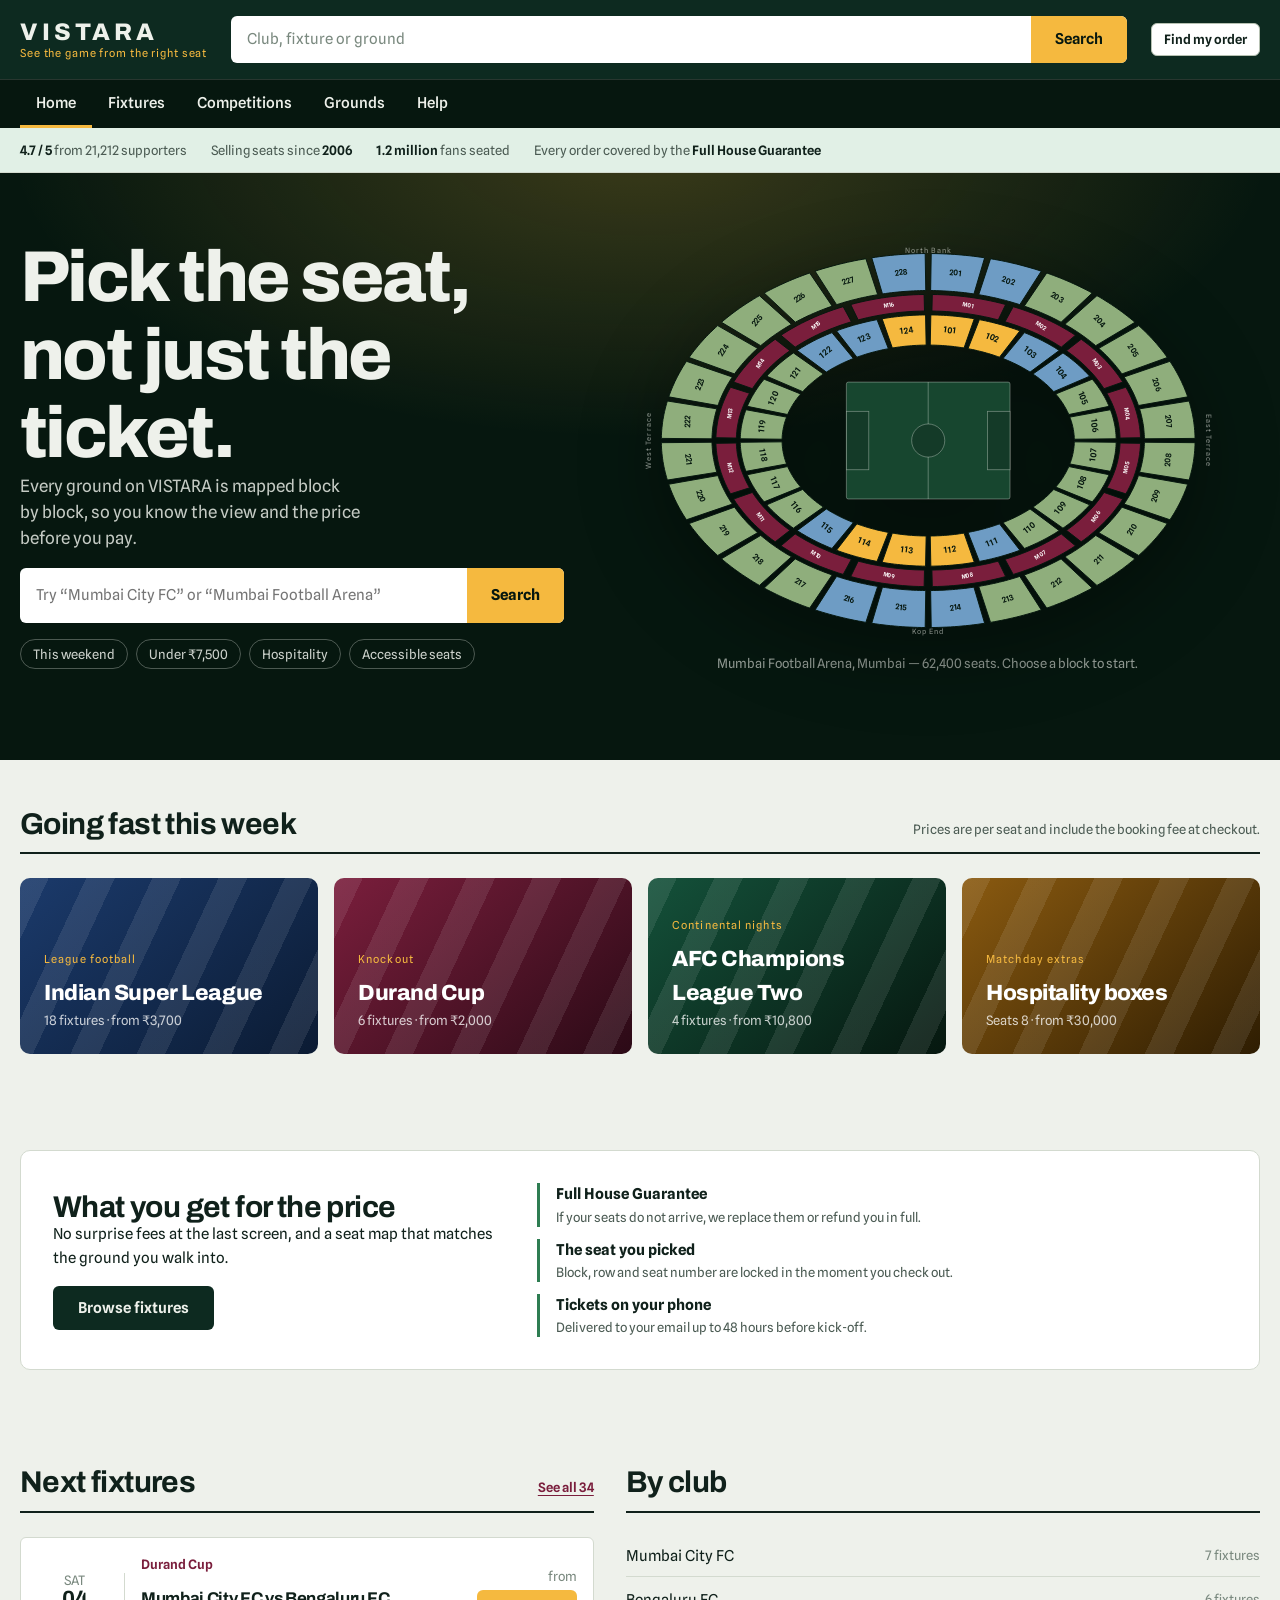
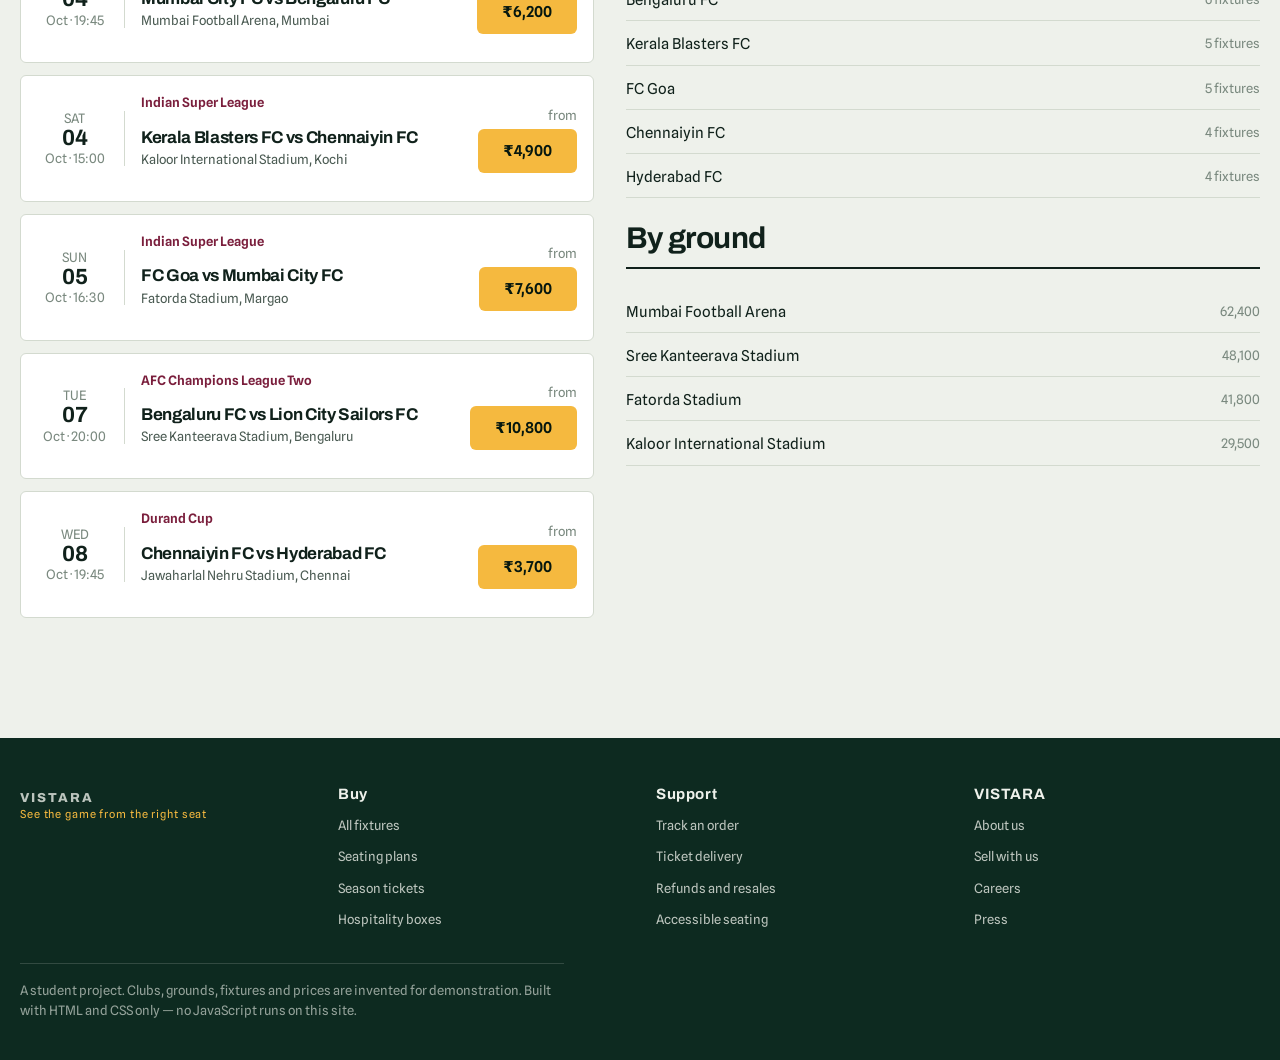
==== vistara/index.html @ f8f6a0af "Baseline: Unmodified original project" ====
<!DOCTYPE html>
<html lang="en">
<head>
  <meta charset="utf-8">
  <meta name="viewport" content="width=device-width, initial-scale=1">
  <title>Football tickets, seat by seat · VISTARA</title>
  <meta name="description" content="Pick your exact seat for Indian Super League and cup football. Interactive seating plans, clear prices.">
  <link rel="preconnect" href="https://fonts.googleapis.com">
<link rel="preconnect" href="https://fonts.gstatic.com" crossorigin>
<link href="https://fonts.googleapis.com/css2?family=Archivo:wght@600;700;800&family=Spline+Sans:wght@400;500;600&family=Spline+Sans+Mono:wght@400;600&display=swap" rel="stylesheet">
  <link rel="stylesheet" href="css/tokens.css">
  <link rel="stylesheet" href="css/base.css">
  <link rel="stylesheet" href="css/components.css">
</head>
<body>
<a class="skip" href="#main">Skip to main content</a>

<header class="masthead">
  <div class="shell masthead__bar">
    <a class="wordmark" href="index.html">VISTARA<span>See the game from the right seat</span></a>
    <form class="searchbar" action="fixtures.html" method="get" role="search">
      <label class="visually-hidden" for="q">Search clubs, fixtures or grounds</label>
      <input id="q" name="q" type="text" placeholder="Club, fixture or ground">
      <button type="submit">Search</button>
    </form>
    <div class="masthead__aside">
      <a class="btn btn--ghost btn--sm" href="track.html">Find my order</a>
    </div>
  </div>
  <nav class="nav" aria-label="Primary">
    <div class="shell">
      <ul>
        <li><a href="index.html" aria-current="page">Home</a></li>
        <li><a href="fixtures.html">Fixtures</a></li>
        <li>
          <a href="fixtures.html#competitions">Competitions</a>
          <ul class="submenu">
            <li><a href="fixtures.html">Indian Super League</a></li>
            <li><a href="fixtures.html">Durand Cup</a></li>
            <li><a href="fixtures.html">AFC Champions League Two</a></li>
            <li><a href="fixtures.html">Indian Women's League</a></li>
          </ul>
        </li>
        <li>
          <a href="event.html">Grounds</a>
          <ul class="submenu">
            <li><a href="event.html">Mumbai Football Arena</a></li>
            <li><a href="event.html">Kaloor International Stadium</a></li>
            <li><a href="event.html">Fatorda Stadium</a></li>
            <li><a href="event.html">Sree Kanteerava Stadium</a></li>
          </ul>
        </li>
        <li>
          <a href="track.html">Help</a>
          <ul class="submenu">
            <li><a href="track.html">Track an order</a></li>
            <li><a href="track.html#delivery">Ticket delivery</a></li>
            <li><a href="track.html#refunds">Refunds</a></li>
          </ul>
        </li>
      </ul>
    </div>
  </nav>
</header>

<div class="assurance">
  <div class="shell">
    <span><b>4.7 / 5</b> from 21,212 supporters</span>
    <span>Selling seats since <b>2006</b></span>
    <span><b>1.2 million</b> fans seated</span>
    <span>Every order covered by the <b>Full House Guarantee</b></span>
  </div>
</div>

<main id="main">

  <section class="hero">
    <div class="shell hero__grid">
      <div>
        <h1>Pick the seat, not just the ticket.</h1>
        <p class="hero__lede">Every ground on VISTARA is mapped block by block, so you know the view and the price before you pay.</p>
        <form class="hero__search" action="fixtures.html" method="get">
          <label class="visually-hidden" for="hero-q">Search clubs, fixtures or grounds</label>
          <input id="hero-q" name="q" type="text" placeholder="Try “Mumbai City FC” or “Mumbai Football Arena”">
          <button type="submit">Search</button>
        </form>
        <div class="hero__quick">
          <a href="fixtures.html">This weekend</a>
          <a href="fixtures.html">Under ₹7,500</a>
          <a href="event.html">Hospitality</a>
          <a href="seats.html">Accessible seats</a>
        </div>
      </div>
      <figure class="hero__bowl">
        <svg class="bowl" viewBox="0 0 1200 840" role="img" xmlns="http://www.w3.org/2000/svg" aria-labelledby="bowl-title">
<title id="bowl-title">Seating plan. Blocks are grouped into four price bands.</title>
<g class="bowl-pitch">
<rect x="432" y="300" width="336" height="240" rx="4"/>
<line x1="600" y1="300" x2="600" y2="540"/>
<circle cx="600" cy="420" r="34" fill="none"/>
<rect x="432" y="360" width="46" height="120" fill="none"/>
<rect x="722" y="360" width="46" height="120" fill="none"/>
</g>
<g class="ring ring--lower">
<a class="blk blk--gold" href="seats.html#b101" aria-label="Block 101, from ₹19,100"><path d="M 605.4 162.0 L 611.8 162.1 L 618.3 162.3 L 624.7 162.5 L 631.1 162.8 L 637.6 163.2 L 644.0 163.7 L 650.4 164.2 L 656.8 164.8 L 663.1 165.5 L 669.5 166.2 L 675.8 167.0 L 682.1 167.9 L 688.4 168.9 L 694.7 169.9 L 673.6 230.0 L 668.7 229.2 L 663.8 228.5 L 658.9 227.8 L 654.0 227.2 L 649.1 226.6 L 644.1 226.1 L 639.2 225.7 L 634.2 225.3 L 629.2 224.9 L 624.2 224.6 L 619.2 224.4 L 614.2 224.2 L 609.2 224.1 L 604.2 224.0 Z"/><text x="644.8" y="194.9" font-size="17" transform="rotate(7.5 644.8 194.9)">101</text></a>
<a class="blk blk--gold" href="seats.html#b102" aria-label="Block 102, from ₹19,100"><path d="M 705.1 171.7 L 711.3 173.0 L 717.4 174.2 L 723.6 175.6 L 729.7 177.0 L 735.7 178.5 L 741.7 180.0 L 747.7 181.6 L 753.7 183.3 L 759.5 185.1 L 765.4 186.9 L 771.2 188.8 L 777.0 190.7 L 782.7 192.7 L 788.3 194.8 L 746.4 248.9 L 742.0 247.3 L 737.5 245.8 L 733.1 244.3 L 728.5 242.9 L 724.0 241.5 L 719.4 240.2 L 714.8 238.9 L 710.2 237.7 L 705.5 236.5 L 700.8 235.4 L 696.0 234.3 L 691.3 233.3 L 686.5 232.3 L 681.7 231.4 Z"/><text x="731.3" y="210.3" font-size="17" transform="rotate(22.5 731.3 210.3)">102</text></a>
<a class="blk blk--silver" href="seats.html#b103" aria-label="Block 103, from ₹12,000"><path d="M 797.6 198.4 L 803.2 200.6 L 808.6 202.9 L 814.0 205.3 L 819.3 207.7 L 824.6 210.2 L 829.8 212.7 L 835.0 215.3 L 840.1 218.0 L 845.1 220.7 L 850.0 223.4 L 854.9 226.3 L 859.7 229.1 L 864.4 232.1 L 869.1 235.0 L 809.1 279.5 L 805.5 277.2 L 801.8 275.0 L 798.1 272.8 L 794.3 270.7 L 790.5 268.6 L 786.6 266.5 L 782.6 264.5 L 778.6 262.5 L 774.6 260.6 L 770.5 258.7 L 766.3 256.9 L 762.1 255.1 L 757.9 253.3 L 753.6 251.6 Z"/><text x="808.8" y="239.9" font-size="17" transform="rotate(37.5 808.8 239.9)">103</text></a>
<a class="blk blk--silver" href="seats.html#b104" aria-label="Block 104, from ₹12,000"><path d="M 876.7 240.1 L 881.2 243.2 L 885.6 246.4 L 889.9 249.6 L 894.1 252.9 L 898.2 256.2 L 902.3 259.5 L 906.2 262.9 L 910.1 266.4 L 913.9 269.9 L 917.6 273.4 L 921.2 277.0 L 924.8 280.6 L 928.2 284.2 L 931.6 287.9 L 857.7 319.6 L 855.1 316.8 L 852.4 314.1 L 849.7 311.3 L 846.9 308.6 L 844.0 305.9 L 841.0 303.3 L 838.0 300.7 L 834.9 298.1 L 831.8 295.6 L 828.6 293.0 L 825.3 290.6 L 821.9 288.1 L 818.5 285.7 L 815.1 283.4 Z"/><text x="872.1" y="281.8" font-size="17" transform="rotate(52.5 872.1 281.8)">104</text></a>
<a class="blk blk--bronze" href="seats.html#b105" aria-label="Block 105, from ₹6,200"><path d="M 936.9 294.1 L 940.0 297.9 L 943.1 301.7 L 946.0 305.6 L 948.8 309.5 L 951.5 313.4 L 954.1 317.3 L 956.6 321.3 L 959.0 325.3 L 961.4 329.3 L 963.6 333.3 L 965.7 337.4 L 967.7 341.5 L 969.6 345.6 L 971.4 349.8 L 888.7 366.6 L 887.3 363.5 L 885.8 360.4 L 884.2 357.3 L 882.6 354.2 L 880.8 351.1 L 879.0 348.0 L 877.2 345.0 L 875.2 342.0 L 873.2 339.0 L 871.1 336.0 L 868.9 333.1 L 866.6 330.1 L 864.3 327.3 L 861.9 324.4 Z"/><text x="916.9" y="333.1" font-size="17" transform="rotate(67.5 916.9 333.1)">105</text></a>
<a class="blk blk--bronze" href="seats.html#b106" aria-label="Block 106, from ₹6,200"><path d="M 974.2 356.7 L 975.7 360.9 L 977.2 365.1 L 978.5 369.3 L 979.7 373.6 L 980.8 377.8 L 981.8 382.1 L 982.7 386.3 L 983.5 390.6 L 984.2 394.9 L 984.7 399.2 L 985.2 403.5 L 985.6 407.8 L 985.8 412.1 L 986.0 416.4 L 900.0 417.3 L 899.9 414.0 L 899.7 410.7 L 899.4 407.4 L 899.0 404.2 L 898.6 400.9 L 898.0 397.7 L 897.4 394.4 L 896.7 391.2 L 896.0 387.9 L 895.1 384.7 L 894.2 381.5 L 893.1 378.3 L 892.0 375.1 L 890.8 371.9 Z"/><text x="940.1" y="390.4" font-size="17" transform="rotate(82.5 940.1 390.4)">106</text></a>
<a class="blk blk--bronze" href="seats.html#b107" aria-label="Block 107, from ₹6,200"><path d="M 986.0 423.6 L 985.8 427.9 L 985.6 432.2 L 985.2 436.5 L 984.7 440.8 L 984.2 445.1 L 983.5 449.4 L 982.7 453.7 L 981.8 457.9 L 980.8 462.2 L 979.7 466.4 L 978.5 470.7 L 977.2 474.9 L 975.7 479.1 L 974.2 483.3 L 890.8 468.1 L 892.0 464.9 L 893.1 461.7 L 894.2 458.5 L 895.1 455.3 L 896.0 452.1 L 896.7 448.8 L 897.4 445.6 L 898.0 442.3 L 898.6 439.1 L 899.0 435.8 L 899.4 432.6 L 899.7 429.3 L 899.9 426.0 L 900.0 422.7 Z"/><text x="940.1" y="449.6" font-size="17" transform="rotate(-82.5 940.1 449.6)">107</text></a>
<a class="blk blk--bronze" href="seats.html#b108" aria-label="Block 108, from ₹6,200"><path d="M 971.4 490.2 L 969.6 494.4 L 967.7 498.5 L 965.7 502.6 L 963.6 506.7 L 961.4 510.7 L 959.0 514.7 L 956.6 518.7 L 954.1 522.7 L 951.5 526.6 L 948.8 530.5 L 946.0 534.4 L 943.1 538.3 L 940.0 542.1 L 936.9 545.9 L 861.9 515.6 L 864.3 512.7 L 866.6 509.9 L 868.9 506.9 L 871.1 504.0 L 873.2 501.0 L 875.2 498.0 L 877.2 495.0 L 879.0 492.0 L 880.8 488.9 L 882.6 485.8 L 884.2 482.7 L 885.8 479.6 L 887.3 476.5 L 888.7 473.4 Z"/><text x="916.9" y="506.9" font-size="17" transform="rotate(-67.5 916.9 506.9)">108</text></a>
<a class="blk blk--bronze" href="seats.html#b109" aria-label="Block 109, from ₹6,200"><path d="M 931.6 552.1 L 928.2 555.8 L 924.8 559.4 L 921.2 563.0 L 917.6 566.6 L 913.9 570.1 L 910.1 573.6 L 906.2 577.1 L 902.3 580.5 L 898.2 583.8 L 894.1 587.1 L 889.9 590.4 L 885.6 593.6 L 881.2 596.8 L 876.7 599.9 L 815.1 556.6 L 818.5 554.3 L 821.9 551.9 L 825.3 549.4 L 828.6 547.0 L 831.8 544.4 L 834.9 541.9 L 838.0 539.3 L 841.0 536.7 L 844.0 534.1 L 846.9 531.4 L 849.7 528.7 L 852.4 525.9 L 855.1 523.2 L 857.7 520.4 Z"/><text x="872.1" y="558.2" font-size="17" transform="rotate(-52.5 872.1 558.2)">109</text></a>
<a class="blk blk--bronze" href="seats.html#b110" aria-label="Block 110, from ₹6,200"><path d="M 869.1 605.0 L 864.4 607.9 L 859.7 610.9 L 854.9 613.7 L 850.0 616.6 L 845.1 619.3 L 840.1 622.0 L 835.0 624.7 L 829.8 627.3 L 824.6 629.8 L 819.3 632.3 L 814.0 634.7 L 808.6 637.1 L 803.2 639.4 L 797.6 641.6 L 753.6 588.4 L 757.9 586.7 L 762.1 584.9 L 766.3 583.1 L 770.5 581.3 L 774.6 579.4 L 778.6 577.5 L 782.6 575.5 L 786.6 573.5 L 790.5 571.4 L 794.3 569.3 L 798.1 567.2 L 801.8 565.0 L 805.5 562.8 L 809.1 560.5 Z"/><text x="808.8" y="600.1" font-size="17" transform="rotate(-37.5 808.8 600.1)">110</text></a>
<a class="blk blk--silver" href="seats.html#b111" aria-label="Block 111, from ₹12,000"><path d="M 788.3 645.2 L 782.7 647.3 L 777.0 649.3 L 771.2 651.2 L 765.4 653.1 L 759.5 654.9 L 753.7 656.7 L 747.7 658.4 L 741.7 660.0 L 735.7 661.5 L 729.7 663.0 L 723.6 664.4 L 717.4 665.8 L 711.3 667.0 L 705.1 668.3 L 681.7 608.6 L 686.5 607.7 L 691.3 606.7 L 696.0 605.7 L 700.8 604.6 L 705.5 603.5 L 710.2 602.3 L 714.8 601.1 L 719.4 599.8 L 724.0 598.5 L 728.5 597.1 L 733.1 595.7 L 737.5 594.2 L 742.0 592.7 L 746.4 591.1 Z"/><text x="731.3" y="629.7" font-size="17" transform="rotate(-22.5 731.3 629.7)">111</text></a>
<a class="blk blk--gold" href="seats.html#b112" aria-label="Block 112, from ₹19,100"><path d="M 694.7 670.1 L 688.4 671.1 L 682.1 672.1 L 675.8 673.0 L 669.5 673.8 L 663.1 674.5 L 656.8 675.2 L 650.4 675.8 L 644.0 676.3 L 637.6 676.8 L 631.1 677.2 L 624.7 677.5 L 618.3 677.7 L 611.8 677.9 L 605.4 678.0 L 604.2 616.0 L 609.2 615.9 L 614.2 615.8 L 619.2 615.6 L 624.2 615.4 L 629.2 615.1 L 634.2 614.7 L 639.2 614.3 L 644.1 613.9 L 649.1 613.4 L 654.0 612.8 L 658.9 612.2 L 663.8 611.5 L 668.7 610.8 L 673.6 610.0 Z"/><text x="644.8" y="645.1" font-size="17" transform="rotate(-7.5 644.8 645.1)">112</text></a>
<a class="blk blk--gold" href="seats.html#b113" aria-label="Block 113, from ₹19,100"><path d="M 594.6 678.0 L 588.2 677.9 L 581.7 677.7 L 575.3 677.5 L 568.9 677.2 L 562.4 676.8 L 556.0 676.3 L 549.6 675.8 L 543.2 675.2 L 536.9 674.5 L 530.5 673.8 L 524.2 673.0 L 517.9 672.1 L 511.6 671.1 L 505.3 670.1 L 526.4 610.0 L 531.3 610.8 L 536.2 611.5 L 541.1 612.2 L 546.0 612.8 L 550.9 613.4 L 555.9 613.9 L 560.8 614.3 L 565.8 614.7 L 570.8 615.1 L 575.8 615.4 L 580.8 615.6 L 585.8 615.8 L 590.8 615.9 L 595.8 616.0 Z"/><text x="555.2" y="645.1" font-size="17" transform="rotate(7.5 555.2 645.1)">113</text></a>
<a class="blk blk--gold" href="seats.html#b114" aria-label="Block 114, from ₹19,100"><path d="M 494.9 668.3 L 488.7 667.0 L 482.6 665.8 L 476.4 664.4 L 470.3 663.0 L 464.3 661.5 L 458.3 660.0 L 452.3 658.4 L 446.3 656.7 L 440.5 654.9 L 434.6 653.1 L 428.8 651.2 L 423.0 649.3 L 417.3 647.3 L 411.7 645.2 L 453.6 591.1 L 458.0 592.7 L 462.5 594.2 L 466.9 595.7 L 471.5 597.1 L 476.0 598.5 L 480.6 599.8 L 485.2 601.1 L 489.8 602.3 L 494.5 603.5 L 499.2 604.6 L 504.0 605.7 L 508.7 606.7 L 513.5 607.7 L 518.3 608.6 Z"/><text x="468.7" y="629.7" font-size="17" transform="rotate(22.5 468.7 629.7)">114</text></a>
<a class="blk blk--silver" href="seats.html#b115" aria-label="Block 115, from ₹12,000"><path d="M 402.4 641.6 L 396.8 639.4 L 391.4 637.1 L 386.0 634.7 L 380.7 632.3 L 375.4 629.8 L 370.2 627.3 L 365.0 624.7 L 359.9 622.0 L 354.9 619.3 L 350.0 616.6 L 345.1 613.7 L 340.3 610.9 L 335.6 607.9 L 330.9 605.0 L 390.9 560.5 L 394.5 562.8 L 398.2 565.0 L 401.9 567.2 L 405.7 569.3 L 409.5 571.4 L 413.4 573.5 L 417.4 575.5 L 421.4 577.5 L 425.4 579.4 L 429.5 581.3 L 433.7 583.1 L 437.9 584.9 L 442.1 586.7 L 446.4 588.4 Z"/><text x="391.2" y="600.1" font-size="17" transform="rotate(37.5 391.2 600.1)">115</text></a>
<a class="blk blk--bronze" href="seats.html#b116" aria-label="Block 116, from ₹6,200"><path d="M 323.3 599.9 L 318.8 596.8 L 314.4 593.6 L 310.1 590.4 L 305.9 587.1 L 301.8 583.8 L 297.7 580.5 L 293.8 577.1 L 289.9 573.6 L 286.1 570.1 L 282.4 566.6 L 278.8 563.0 L 275.2 559.4 L 271.8 555.8 L 268.4 552.1 L 342.3 520.4 L 344.9 523.2 L 347.6 525.9 L 350.3 528.7 L 353.1 531.4 L 356.0 534.1 L 359.0 536.7 L 362.0 539.3 L 365.1 541.9 L 368.2 544.4 L 371.4 547.0 L 374.7 549.4 L 378.1 551.9 L 381.5 554.3 L 384.9 556.6 Z"/><text x="327.9" y="558.2" font-size="17" transform="rotate(52.5 327.9 558.2)">116</text></a>
<a class="blk blk--bronze" href="seats.html#b117" aria-label="Block 117, from ₹6,200"><path d="M 263.1 545.9 L 260.0 542.1 L 256.9 538.3 L 254.0 534.4 L 251.2 530.5 L 248.5 526.6 L 245.9 522.7 L 243.4 518.7 L 241.0 514.7 L 238.6 510.7 L 236.4 506.7 L 234.3 502.6 L 232.3 498.5 L 230.4 494.4 L 228.6 490.2 L 311.3 473.4 L 312.7 476.5 L 314.2 479.6 L 315.8 482.7 L 317.4 485.8 L 319.2 488.9 L 321.0 492.0 L 322.8 495.0 L 324.8 498.0 L 326.8 501.0 L 328.9 504.0 L 331.1 506.9 L 333.4 509.9 L 335.7 512.7 L 338.1 515.6 Z"/><text x="283.1" y="506.9" font-size="17" transform="rotate(67.5 283.1 506.9)">117</text></a>
<a class="blk blk--bronze" href="seats.html#b118" aria-label="Block 118, from ₹6,200"><path d="M 225.8 483.3 L 224.3 479.1 L 222.8 474.9 L 221.5 470.7 L 220.3 466.4 L 219.2 462.2 L 218.2 457.9 L 217.3 453.7 L 216.5 449.4 L 215.8 445.1 L 215.3 440.8 L 214.8 436.5 L 214.4 432.2 L 214.2 427.9 L 214.0 423.6 L 300.0 422.7 L 300.1 426.0 L 300.3 429.3 L 300.6 432.6 L 301.0 435.8 L 301.4 439.1 L 302.0 442.3 L 302.6 445.6 L 303.3 448.8 L 304.0 452.1 L 304.9 455.3 L 305.8 458.5 L 306.9 461.7 L 308.0 464.9 L 309.2 468.1 Z"/><text x="259.9" y="449.6" font-size="17" transform="rotate(82.5 259.9 449.6)">118</text></a>
<a class="blk blk--bronze" href="seats.html#b119" aria-label="Block 119, from ₹6,200"><path d="M 214.0 416.4 L 214.2 412.1 L 214.4 407.8 L 214.8 403.5 L 215.3 399.2 L 215.8 394.9 L 216.5 390.6 L 217.3 386.3 L 218.2 382.1 L 219.2 377.8 L 220.3 373.6 L 221.5 369.3 L 222.8 365.1 L 224.3 360.9 L 225.8 356.7 L 309.2 371.9 L 308.0 375.1 L 306.9 378.3 L 305.8 381.5 L 304.9 384.7 L 304.0 387.9 L 303.3 391.2 L 302.6 394.4 L 302.0 397.7 L 301.4 400.9 L 301.0 404.2 L 300.6 407.4 L 300.3 410.7 L 300.1 414.0 L 300.0 417.3 Z"/><text x="259.9" y="390.4" font-size="17" transform="rotate(-82.5 259.9 390.4)">119</text></a>
<a class="blk blk--bronze" href="seats.html#b120" aria-label="Block 120, from ₹6,200"><path d="M 228.6 349.8 L 230.4 345.6 L 232.3 341.5 L 234.3 337.4 L 236.4 333.3 L 238.6 329.3 L 241.0 325.3 L 243.4 321.3 L 245.9 317.3 L 248.5 313.4 L 251.2 309.5 L 254.0 305.6 L 256.9 301.7 L 260.0 297.9 L 263.1 294.1 L 338.1 324.4 L 335.7 327.3 L 333.4 330.1 L 331.1 333.1 L 328.9 336.0 L 326.8 339.0 L 324.8 342.0 L 322.8 345.0 L 321.0 348.0 L 319.2 351.1 L 317.4 354.2 L 315.8 357.3 L 314.2 360.4 L 312.7 363.5 L 311.3 366.6 Z"/><text x="283.1" y="333.1" font-size="17" transform="rotate(-67.5 283.1 333.1)">120</text></a>
<a class="blk blk--bronze" href="seats.html#b121" aria-label="Block 121, from ₹6,200"><path d="M 268.4 287.9 L 271.8 284.2 L 275.2 280.6 L 278.8 277.0 L 282.4 273.4 L 286.1 269.9 L 289.9 266.4 L 293.8 262.9 L 297.7 259.5 L 301.8 256.2 L 305.9 252.9 L 310.1 249.6 L 314.4 246.4 L 318.8 243.2 L 323.3 240.1 L 384.9 283.4 L 381.5 285.7 L 378.1 288.1 L 374.7 290.6 L 371.4 293.0 L 368.2 295.6 L 365.1 298.1 L 362.0 300.7 L 359.0 303.3 L 356.0 305.9 L 353.1 308.6 L 350.3 311.3 L 347.6 314.1 L 344.9 316.8 L 342.3 319.6 Z"/><text x="327.9" y="281.8" font-size="17" transform="rotate(-52.5 327.9 281.8)">121</text></a>
<a class="blk blk--silver" href="seats.html#b122" aria-label="Block 122, from ₹12,000"><path d="M 330.9 235.0 L 335.6 232.1 L 340.3 229.1 L 345.1 226.3 L 350.0 223.4 L 354.9 220.7 L 359.9 218.0 L 365.0 215.3 L 370.2 212.7 L 375.4 210.2 L 380.7 207.7 L 386.0 205.3 L 391.4 202.9 L 396.8 200.6 L 402.4 198.4 L 446.4 251.6 L 442.1 253.3 L 437.9 255.1 L 433.7 256.9 L 429.5 258.7 L 425.4 260.6 L 421.4 262.5 L 417.4 264.5 L 413.4 266.5 L 409.5 268.6 L 405.7 270.7 L 401.9 272.8 L 398.2 275.0 L 394.5 277.2 L 390.9 279.5 Z"/><text x="391.2" y="239.9" font-size="17" transform="rotate(-37.5 391.2 239.9)">122</text></a>
<a class="blk blk--silver" href="seats.html#b123" aria-label="Block 123, from ₹12,000"><path d="M 411.7 194.8 L 417.3 192.7 L 423.0 190.7 L 428.8 188.8 L 434.6 186.9 L 440.5 185.1 L 446.3 183.3 L 452.3 181.6 L 458.3 180.0 L 464.3 178.5 L 470.3 177.0 L 476.4 175.6 L 482.6 174.2 L 488.7 173.0 L 494.9 171.7 L 518.3 231.4 L 513.5 232.3 L 508.7 233.3 L 504.0 234.3 L 499.2 235.4 L 494.5 236.5 L 489.8 237.7 L 485.2 238.9 L 480.6 240.2 L 476.0 241.5 L 471.5 242.9 L 466.9 244.3 L 462.5 245.8 L 458.0 247.3 L 453.6 248.9 Z"/><text x="468.7" y="210.3" font-size="17" transform="rotate(-22.5 468.7 210.3)">123</text></a>
<a class="blk blk--gold" href="seats.html#b124" aria-label="Block 124, from ₹19,100"><path d="M 505.3 169.9 L 511.6 168.9 L 517.9 167.9 L 524.2 167.0 L 530.5 166.2 L 536.9 165.5 L 543.2 164.8 L 549.6 164.2 L 556.0 163.7 L 562.4 163.2 L 568.9 162.8 L 575.3 162.5 L 581.7 162.3 L 588.2 162.1 L 594.6 162.0 L 595.8 224.0 L 590.8 224.1 L 585.8 224.2 L 580.8 224.4 L 575.8 224.6 L 570.8 224.9 L 565.8 225.3 L 560.8 225.7 L 555.9 226.1 L 550.9 226.6 L 546.0 227.2 L 541.1 227.8 L 536.2 228.5 L 531.3 229.2 L 526.4 230.0 Z"/><text x="555.2" y="194.9" font-size="17" transform="rotate(-7.5 555.2 194.9)">124</text></a>
</g>
<g class="ring ring--boxes">
<a class="blk blk--box" href="seats.html#bM01" aria-label="Block M01, from ₹30,000"><path d="M 608.4 120.1 L 619.4 120.3 L 630.4 120.7 L 641.4 121.4 L 652.4 122.2 L 663.3 123.2 L 674.2 124.4 L 685.1 125.8 L 695.9 127.3 L 706.6 129.1 L 717.2 131.1 L 727.8 133.2 L 738.3 135.5 L 748.8 138.0 L 759.1 140.7 L 743.8 172.3 L 734.4 170.0 L 725.0 167.7 L 715.5 165.7 L 706.0 163.8 L 696.3 162.1 L 686.6 160.5 L 676.9 159.1 L 667.1 157.9 L 657.2 156.8 L 647.3 155.9 L 637.4 155.2 L 627.5 154.6 L 617.5 154.3 L 607.6 154.0 Z"/><text x="681.0" y="142.4" font-size="12" transform="rotate(11.2 681.0 142.4)">M01</text></a>
<a class="blk blk--box" href="seats.html#bM02" aria-label="Block M02, from ₹30,000"><path d="M 774.6 145.1 L 784.6 148.2 L 794.5 151.5 L 804.4 155.0 L 814.0 158.6 L 823.6 162.4 L 833.0 166.4 L 842.2 170.6 L 851.3 174.9 L 860.3 179.3 L 869.0 183.9 L 877.6 188.7 L 886.0 193.6 L 894.3 198.6 L 902.3 203.8 L 873.2 228.3 L 865.9 223.7 L 858.5 219.2 L 850.9 214.9 L 843.1 210.7 L 835.2 206.6 L 827.1 202.6 L 818.9 198.8 L 810.5 195.2 L 802.0 191.6 L 793.4 188.3 L 784.7 185.0 L 775.8 181.9 L 766.8 179.0 L 757.7 176.2 Z"/><text x="830.6" y="184.7" font-size="12" transform="rotate(33.8 830.6 184.7)">M02</text></a>
<a class="blk blk--box" href="seats.html#bM03" aria-label="Block M03, from ₹30,000"><path d="M 914.2 212.0 L 921.7 217.5 L 929.1 223.2 L 936.2 229.0 L 943.1 234.9 L 949.8 240.9 L 956.3 247.1 L 962.5 253.3 L 968.5 259.7 L 974.3 266.2 L 979.8 272.7 L 985.1 279.4 L 990.2 286.1 L 995.0 293.0 L 999.5 299.9 L 961.0 313.5 L 956.9 307.4 L 952.6 301.3 L 948.0 295.3 L 943.3 289.4 L 938.3 283.6 L 933.0 277.9 L 927.6 272.2 L 922.0 266.7 L 916.1 261.2 L 910.1 255.9 L 903.8 250.6 L 897.4 245.5 L 890.7 240.5 L 883.9 235.6 Z"/><text x="945.1" y="262.8" font-size="12" transform="rotate(56.2 945.1 262.8)">M03</text></a>
<a class="blk blk--box" href="seats.html#bM04" aria-label="Block M04, from ₹30,000"><path d="M 1005.9 310.5 L 1009.8 317.6 L 1013.5 324.8 L 1016.8 332.0 L 1019.9 339.3 L 1022.8 346.7 L 1025.3 354.0 L 1027.6 361.5 L 1029.6 368.9 L 1031.4 376.4 L 1032.8 384.0 L 1034.0 391.5 L 1034.9 399.1 L 1035.6 406.7 L 1035.9 414.2 L 993.9 414.9 L 993.6 408.2 L 993.0 401.4 L 992.2 394.7 L 991.1 388.0 L 989.8 381.4 L 988.3 374.7 L 986.4 368.1 L 984.4 361.5 L 982.0 355.0 L 979.5 348.5 L 976.7 342.0 L 973.6 335.6 L 970.4 329.2 L 966.8 322.9 Z"/><text x="1007.0" y="364.8" font-size="12" transform="rotate(78.8 1007.0 364.8)">M04</text></a>
<a class="blk blk--box" href="seats.html#bM05" aria-label="Block M05, from ₹30,000"><path d="M 1035.9 425.8 L 1035.6 433.3 L 1034.9 440.9 L 1034.0 448.5 L 1032.8 456.0 L 1031.4 463.6 L 1029.6 471.1 L 1027.6 478.5 L 1025.3 486.0 L 1022.8 493.3 L 1019.9 500.7 L 1016.8 508.0 L 1013.5 515.2 L 1009.8 522.4 L 1005.9 529.5 L 966.8 517.1 L 970.4 510.8 L 973.6 504.4 L 976.7 498.0 L 979.5 491.5 L 982.0 485.0 L 984.4 478.5 L 986.4 471.9 L 988.3 465.3 L 989.8 458.6 L 991.1 452.0 L 992.2 445.3 L 993.0 438.6 L 993.6 431.8 L 993.9 425.1 Z"/><text x="1007.0" y="475.2" font-size="12" transform="rotate(-78.8 1007.0 475.2)">M05</text></a>
<a class="blk blk--box" href="seats.html#bM06" aria-label="Block M06, from ₹30,000"><path d="M 999.5 540.1 L 995.0 547.0 L 990.2 553.9 L 985.1 560.6 L 979.8 567.3 L 974.3 573.8 L 968.5 580.3 L 962.5 586.7 L 956.3 592.9 L 949.8 599.1 L 943.1 605.1 L 936.2 611.0 L 929.1 616.8 L 921.7 622.5 L 914.2 628.0 L 883.9 604.4 L 890.7 599.5 L 897.4 594.5 L 903.8 589.4 L 910.1 584.1 L 916.1 578.8 L 922.0 573.3 L 927.6 567.8 L 933.0 562.1 L 938.3 556.4 L 943.3 550.6 L 948.0 544.7 L 952.6 538.7 L 956.9 532.6 L 961.0 526.5 Z"/><text x="945.1" y="577.2" font-size="12" transform="rotate(-56.2 945.1 577.2)">M06</text></a>
<a class="blk blk--box" href="seats.html#bM07" aria-label="Block M07, from ₹30,000"><path d="M 902.3 636.2 L 894.3 641.4 L 886.0 646.4 L 877.6 651.3 L 869.0 656.1 L 860.3 660.7 L 851.3 665.1 L 842.2 669.4 L 833.0 673.6 L 823.6 677.6 L 814.0 681.4 L 804.4 685.0 L 794.5 688.5 L 784.6 691.8 L 774.6 694.9 L 757.7 663.8 L 766.8 661.0 L 775.8 658.1 L 784.7 655.0 L 793.4 651.7 L 802.0 648.4 L 810.5 644.8 L 818.9 641.2 L 827.1 637.4 L 835.2 633.4 L 843.1 629.3 L 850.9 625.1 L 858.5 620.8 L 865.9 616.3 L 873.2 611.7 Z"/><text x="830.6" y="655.3" font-size="12" transform="rotate(-33.8 830.6 655.3)">M07</text></a>
<a class="blk blk--box" href="seats.html#bM08" aria-label="Block M08, from ₹30,000"><path d="M 759.1 699.3 L 748.8 702.0 L 738.3 704.5 L 727.8 706.8 L 717.2 708.9 L 706.6 710.9 L 695.9 712.7 L 685.1 714.2 L 674.2 715.6 L 663.3 716.8 L 652.4 717.8 L 641.4 718.6 L 630.4 719.3 L 619.4 719.7 L 608.4 719.9 L 607.6 686.0 L 617.5 685.7 L 627.5 685.4 L 637.4 684.8 L 647.3 684.1 L 657.2 683.2 L 667.1 682.1 L 676.9 680.9 L 686.6 679.5 L 696.3 677.9 L 706.0 676.2 L 715.5 674.3 L 725.0 672.3 L 734.4 670.0 L 743.8 667.7 Z"/><text x="681.0" y="697.6" font-size="12" transform="rotate(-11.2 681.0 697.6)">M08</text></a>
<a class="blk blk--box" href="seats.html#bM09" aria-label="Block M09, from ₹30,000"><path d="M 591.6 719.9 L 580.6 719.7 L 569.6 719.3 L 558.6 718.6 L 547.6 717.8 L 536.7 716.8 L 525.8 715.6 L 514.9 714.2 L 504.1 712.7 L 493.4 710.9 L 482.8 708.9 L 472.2 706.8 L 461.7 704.5 L 451.2 702.0 L 440.9 699.3 L 456.2 667.7 L 465.6 670.0 L 475.0 672.3 L 484.5 674.3 L 494.0 676.2 L 503.7 677.9 L 513.4 679.5 L 523.1 680.9 L 532.9 682.1 L 542.8 683.2 L 552.7 684.1 L 562.6 684.8 L 572.5 685.4 L 582.5 685.7 L 592.4 686.0 Z"/><text x="519.0" y="697.6" font-size="12" transform="rotate(11.2 519.0 697.6)">M09</text></a>
<a class="blk blk--box" href="seats.html#bM10" aria-label="Block M10, from ₹30,000"><path d="M 425.4 694.9 L 415.4 691.8 L 405.5 688.5 L 395.6 685.0 L 386.0 681.4 L 376.4 677.6 L 367.0 673.6 L 357.8 669.4 L 348.7 665.1 L 339.7 660.7 L 331.0 656.1 L 322.4 651.3 L 314.0 646.4 L 305.7 641.4 L 297.7 636.2 L 326.8 611.7 L 334.1 616.3 L 341.5 620.8 L 349.1 625.1 L 356.9 629.3 L 364.8 633.4 L 372.9 637.4 L 381.1 641.2 L 389.5 644.8 L 398.0 648.4 L 406.6 651.7 L 415.3 655.0 L 424.2 658.1 L 433.2 661.0 L 442.3 663.8 Z"/><text x="369.4" y="655.3" font-size="12" transform="rotate(33.8 369.4 655.3)">M10</text></a>
<a class="blk blk--box" href="seats.html#bM11" aria-label="Block M11, from ₹30,000"><path d="M 285.8 628.0 L 278.3 622.5 L 270.9 616.8 L 263.8 611.0 L 256.9 605.1 L 250.2 599.1 L 243.7 592.9 L 237.5 586.7 L 231.5 580.3 L 225.7 573.8 L 220.2 567.3 L 214.9 560.6 L 209.8 553.9 L 205.0 547.0 L 200.5 540.1 L 239.0 526.5 L 243.1 532.6 L 247.4 538.7 L 252.0 544.7 L 256.7 550.6 L 261.7 556.4 L 267.0 562.1 L 272.4 567.8 L 278.0 573.3 L 283.9 578.8 L 289.9 584.1 L 296.2 589.4 L 302.6 594.5 L 309.3 599.5 L 316.1 604.4 Z"/><text x="254.9" y="577.2" font-size="12" transform="rotate(56.2 254.9 577.2)">M11</text></a>
<a class="blk blk--box" href="seats.html#bM12" aria-label="Block M12, from ₹30,000"><path d="M 194.1 529.5 L 190.2 522.4 L 186.5 515.2 L 183.2 508.0 L 180.1 500.7 L 177.2 493.3 L 174.7 486.0 L 172.4 478.5 L 170.4 471.1 L 168.6 463.6 L 167.2 456.0 L 166.0 448.5 L 165.1 440.9 L 164.4 433.3 L 164.1 425.8 L 206.1 425.1 L 206.4 431.8 L 207.0 438.6 L 207.8 445.3 L 208.9 452.0 L 210.2 458.6 L 211.7 465.3 L 213.6 471.9 L 215.6 478.5 L 218.0 485.0 L 220.5 491.5 L 223.3 498.0 L 226.4 504.4 L 229.6 510.8 L 233.2 517.1 Z"/><text x="193.0" y="475.2" font-size="12" transform="rotate(78.8 193.0 475.2)">M12</text></a>
<a class="blk blk--box" href="seats.html#bM13" aria-label="Block M13, from ₹30,000"><path d="M 164.1 414.2 L 164.4 406.7 L 165.1 399.1 L 166.0 391.5 L 167.2 384.0 L 168.6 376.4 L 170.4 368.9 L 172.4 361.5 L 174.7 354.0 L 177.2 346.7 L 180.1 339.3 L 183.2 332.0 L 186.5 324.8 L 190.2 317.6 L 194.1 310.5 L 233.2 322.9 L 229.6 329.2 L 226.4 335.6 L 223.3 342.0 L 220.5 348.5 L 218.0 355.0 L 215.6 361.5 L 213.6 368.1 L 211.7 374.7 L 210.2 381.4 L 208.9 388.0 L 207.8 394.7 L 207.0 401.4 L 206.4 408.2 L 206.1 414.9 Z"/><text x="193.0" y="364.8" font-size="12" transform="rotate(-78.8 193.0 364.8)">M13</text></a>
<a class="blk blk--box" href="seats.html#bM14" aria-label="Block M14, from ₹30,000"><path d="M 200.5 299.9 L 205.0 293.0 L 209.8 286.1 L 214.9 279.4 L 220.2 272.7 L 225.7 266.2 L 231.5 259.7 L 237.5 253.3 L 243.7 247.1 L 250.2 240.9 L 256.9 234.9 L 263.8 229.0 L 270.9 223.2 L 278.3 217.5 L 285.8 212.0 L 316.1 235.6 L 309.3 240.5 L 302.6 245.5 L 296.2 250.6 L 289.9 255.9 L 283.9 261.2 L 278.0 266.7 L 272.4 272.2 L 267.0 277.9 L 261.7 283.6 L 256.7 289.4 L 252.0 295.3 L 247.4 301.3 L 243.1 307.4 L 239.0 313.5 Z"/><text x="254.9" y="262.8" font-size="12" transform="rotate(-56.2 254.9 262.8)">M14</text></a>
<a class="blk blk--box" href="seats.html#bM15" aria-label="Block M15, from ₹30,000"><path d="M 297.7 203.8 L 305.7 198.6 L 314.0 193.6 L 322.4 188.7 L 331.0 183.9 L 339.7 179.3 L 348.7 174.9 L 357.8 170.6 L 367.0 166.4 L 376.4 162.4 L 386.0 158.6 L 395.6 155.0 L 405.5 151.5 L 415.4 148.2 L 425.4 145.1 L 442.3 176.2 L 433.2 179.0 L 424.2 181.9 L 415.3 185.0 L 406.6 188.3 L 398.0 191.6 L 389.5 195.2 L 381.1 198.8 L 372.9 202.6 L 364.8 206.6 L 356.9 210.7 L 349.1 214.9 L 341.5 219.2 L 334.1 223.7 L 326.8 228.3 Z"/><text x="369.4" y="184.7" font-size="12" transform="rotate(-33.8 369.4 184.7)">M15</text></a>
<a class="blk blk--box" href="seats.html#bM16" aria-label="Block M16, from ₹30,000"><path d="M 440.9 140.7 L 451.2 138.0 L 461.7 135.5 L 472.2 133.2 L 482.8 131.1 L 493.4 129.1 L 504.1 127.3 L 514.9 125.8 L 525.8 124.4 L 536.7 123.2 L 547.6 122.2 L 558.6 121.4 L 569.6 120.7 L 580.6 120.3 L 591.6 120.1 L 592.4 154.0 L 582.5 154.3 L 572.5 154.6 L 562.6 155.2 L 552.7 155.9 L 542.8 156.8 L 532.9 157.9 L 523.1 159.1 L 513.4 160.5 L 503.7 162.1 L 494.0 163.8 L 484.5 165.7 L 475.0 167.7 L 465.6 170.0 L 456.2 172.3 Z"/><text x="519.0" y="142.4" font-size="12" transform="rotate(-11.2 519.0 142.4)">M16</text></a>
</g>
<g class="ring ring--upper">
<a class="blk blk--silver" href="seats.html#b201" aria-label="Block 201, from ₹12,000"><path d="M 606.2 36.0 L 614.1 36.1 L 622.0 36.3 L 629.9 36.6 L 637.8 36.9 L 645.6 37.3 L 653.5 37.8 L 661.4 38.4 L 669.2 39.1 L 677.0 39.8 L 684.8 40.6 L 692.6 41.5 L 700.4 42.5 L 708.1 43.6 L 715.9 44.7 L 693.9 119.0 L 687.6 118.1 L 681.3 117.2 L 675.0 116.4 L 668.7 115.7 L 662.4 115.1 L 656.1 114.5 L 649.7 113.9 L 643.4 113.5 L 637.0 113.1 L 630.6 112.7 L 624.2 112.5 L 617.8 112.2 L 611.4 112.1 L 605.0 112.0 Z"/><text x="655.5" y="76.2" font-size="16" transform="rotate(6.4 655.5 76.2)">201</text></a>
<a class="blk blk--silver" href="seats.html#b202" aria-label="Block 202, from ₹12,000"><path d="M 728.0 46.6 L 735.7 48.0 L 743.3 49.4 L 750.9 50.8 L 758.5 52.4 L 766.0 54.0 L 773.5 55.8 L 781.0 57.5 L 788.4 59.4 L 795.8 61.4 L 803.2 63.4 L 810.5 65.5 L 817.8 67.6 L 825.0 69.9 L 832.2 72.2 L 788.1 141.0 L 782.3 139.2 L 776.4 137.4 L 770.5 135.6 L 764.6 134.0 L 758.7 132.3 L 752.7 130.8 L 746.6 129.3 L 740.6 127.8 L 734.5 126.5 L 728.4 125.2 L 722.3 123.9 L 716.1 122.7 L 709.9 121.6 L 703.7 120.5 Z"/><text x="763.8" y="93.4" font-size="16" transform="rotate(19.3 763.8 93.4)">202</text></a>
<a class="blk blk--bronze" href="seats.html#b203" aria-label="Block 203, from ₹6,200"><path d="M 843.4 75.9 L 850.4 78.4 L 857.4 81.0 L 864.3 83.6 L 871.2 86.3 L 878.1 89.1 L 884.8 91.9 L 891.6 94.9 L 898.2 97.8 L 904.8 100.9 L 911.3 104.0 L 917.8 107.2 L 924.2 110.4 L 930.5 113.7 L 936.8 117.1 L 872.9 177.0 L 867.8 174.3 L 862.7 171.7 L 857.5 169.1 L 852.2 166.5 L 847.0 164.0 L 841.6 161.6 L 836.2 159.2 L 830.8 156.9 L 825.3 154.6 L 819.8 152.4 L 814.2 150.2 L 808.6 148.1 L 802.9 146.0 L 797.2 144.0 Z"/><text x="863.9" y="127.0" font-size="16" transform="rotate(32.1 863.9 127.0)">203</text></a>
<a class="blk blk--bronze" href="seats.html#b204" aria-label="Block 204, from ₹6,200"><path d="M 946.5 122.5 L 952.6 126.0 L 958.6 129.6 L 964.5 133.3 L 970.4 137.0 L 976.2 140.8 L 981.9 144.6 L 987.5 148.5 L 993.0 152.4 L 998.5 156.4 L 1003.9 160.5 L 1009.2 164.6 L 1014.4 168.7 L 1019.5 172.9 L 1024.5 177.2 L 944.0 225.2 L 939.9 221.8 L 935.7 218.5 L 931.5 215.1 L 927.2 211.8 L 922.9 208.6 L 918.4 205.4 L 914.0 202.2 L 909.4 199.1 L 904.8 196.0 L 900.1 193.0 L 895.4 190.0 L 890.5 187.1 L 885.7 184.2 L 880.7 181.4 Z"/><text x="950.7" y="175.3" font-size="16" transform="rotate(45.0 950.7 175.3)">204</text></a>
<a class="blk blk--bronze" href="seats.html#b205" aria-label="Block 205, from ₹6,200"><path d="M 1032.3 184.0 L 1037.1 188.4 L 1041.8 192.8 L 1046.4 197.3 L 1051.0 201.8 L 1055.4 206.4 L 1059.8 211.0 L 1064.0 215.7 L 1068.2 220.4 L 1072.2 225.2 L 1076.2 229.9 L 1080.0 234.8 L 1083.8 239.6 L 1087.4 244.5 L 1091.0 249.5 L 997.8 283.2 L 994.9 279.3 L 992.0 275.3 L 988.9 271.4 L 985.8 267.6 L 982.6 263.7 L 979.3 259.9 L 975.9 256.1 L 972.5 252.4 L 969.0 248.7 L 965.4 245.0 L 961.7 241.4 L 958.0 237.8 L 954.1 234.2 L 950.3 230.7 Z"/><text x="1020.0" y="235.9" font-size="16" transform="rotate(57.9 1020.0 235.9)">205</text></a>
<a class="blk blk--bronze" href="seats.html#b206" aria-label="Block 206, from ₹6,200"><path d="M 1096.4 257.3 L 1099.7 262.4 L 1102.9 267.4 L 1106.0 272.5 L 1108.9 277.6 L 1111.8 282.8 L 1114.6 288.0 L 1117.2 293.2 L 1119.8 298.4 L 1122.2 303.7 L 1124.6 309.0 L 1126.8 314.3 L 1128.9 319.6 L 1130.9 324.9 L 1132.8 330.3 L 1031.7 348.1 L 1030.2 343.8 L 1028.6 339.5 L 1026.8 335.2 L 1025.0 330.9 L 1023.1 326.7 L 1021.2 322.5 L 1019.1 318.3 L 1016.9 314.1 L 1014.7 309.9 L 1012.4 305.8 L 1009.9 301.7 L 1007.4 297.6 L 1004.9 293.6 L 1002.2 289.5 Z"/><text x="1068.2" y="305.7" font-size="16" transform="rotate(70.7 1068.2 305.7)">206</text></a>
<a class="blk blk--bronze" href="seats.html#b207" aria-label="Block 207, from ₹6,200"><path d="M 1135.6 338.8 L 1137.2 344.2 L 1138.7 349.7 L 1140.1 355.1 L 1141.4 360.6 L 1142.6 366.0 L 1143.6 371.5 L 1144.6 377.0 L 1145.4 382.5 L 1146.1 388.0 L 1146.7 393.5 L 1147.2 399.1 L 1147.6 404.6 L 1147.8 410.1 L 1148.0 415.6 L 1044.0 416.5 L 1043.9 412.1 L 1043.6 407.6 L 1043.3 403.2 L 1042.9 398.8 L 1042.5 394.3 L 1041.9 389.9 L 1041.2 385.5 L 1040.4 381.1 L 1039.6 376.7 L 1038.6 372.3 L 1037.6 367.9 L 1036.5 363.6 L 1035.3 359.2 L 1034.0 354.9 Z"/><text x="1092.9" y="381.3" font-size="16" transform="rotate(83.6 1092.9 381.3)">207</text></a>
<a class="blk blk--bronze" href="seats.html#b208" aria-label="Block 208, from ₹6,200"><path d="M 1148.0 424.4 L 1147.8 429.9 L 1147.6 435.4 L 1147.2 440.9 L 1146.7 446.5 L 1146.1 452.0 L 1145.4 457.5 L 1144.6 463.0 L 1143.6 468.5 L 1142.6 474.0 L 1141.4 479.4 L 1140.1 484.9 L 1138.7 490.3 L 1137.2 495.8 L 1135.6 501.2 L 1034.0 485.1 L 1035.3 480.8 L 1036.5 476.4 L 1037.6 472.1 L 1038.6 467.7 L 1039.6 463.3 L 1040.4 458.9 L 1041.2 454.5 L 1041.9 450.1 L 1042.5 445.7 L 1042.9 441.2 L 1043.3 436.8 L 1043.6 432.4 L 1043.9 427.9 L 1044.0 423.5 Z"/><text x="1092.9" y="458.7" font-size="16" transform="rotate(-83.6 1092.9 458.7)">208</text></a>
<a class="blk blk--bronze" href="seats.html#b209" aria-label="Block 209, from ₹6,200"><path d="M 1132.8 509.7 L 1130.9 515.1 L 1128.9 520.4 L 1126.8 525.7 L 1124.6 531.0 L 1122.2 536.3 L 1119.8 541.6 L 1117.2 546.8 L 1114.6 552.0 L 1111.8 557.2 L 1108.9 562.4 L 1106.0 567.5 L 1102.9 572.6 L 1099.7 577.6 L 1096.4 582.7 L 1002.2 550.5 L 1004.9 546.4 L 1007.4 542.4 L 1009.9 538.3 L 1012.4 534.2 L 1014.7 530.1 L 1016.9 525.9 L 1019.1 521.7 L 1021.2 517.5 L 1023.1 513.3 L 1025.0 509.1 L 1026.8 504.8 L 1028.6 500.5 L 1030.2 496.2 L 1031.7 491.9 Z"/><text x="1068.2" y="534.3" font-size="16" transform="rotate(-70.7 1068.2 534.3)">209</text></a>
<a class="blk blk--bronze" href="seats.html#b210" aria-label="Block 210, from ₹6,200"><path d="M 1091.0 590.5 L 1087.4 595.5 L 1083.8 600.4 L 1080.0 605.2 L 1076.2 610.1 L 1072.2 614.8 L 1068.2 619.6 L 1064.0 624.3 L 1059.8 629.0 L 1055.4 633.6 L 1051.0 638.2 L 1046.4 642.7 L 1041.8 647.2 L 1037.1 651.6 L 1032.3 656.0 L 950.3 609.3 L 954.1 605.8 L 958.0 602.2 L 961.7 598.6 L 965.4 595.0 L 969.0 591.3 L 972.5 587.6 L 975.9 583.9 L 979.3 580.1 L 982.6 576.3 L 985.8 572.4 L 988.9 568.6 L 992.0 564.7 L 994.9 560.7 L 997.8 556.8 Z"/><text x="1020.0" y="604.1" font-size="16" transform="rotate(-57.9 1020.0 604.1)">210</text></a>
<a class="blk blk--bronze" href="seats.html#b211" aria-label="Block 211, from ₹6,200"><path d="M 1024.5 662.8 L 1019.5 667.1 L 1014.4 671.3 L 1009.2 675.4 L 1003.9 679.5 L 998.5 683.6 L 993.0 687.6 L 987.5 691.5 L 981.9 695.4 L 976.2 699.2 L 970.4 703.0 L 964.5 706.7 L 958.6 710.4 L 952.6 714.0 L 946.5 717.5 L 880.7 658.6 L 885.7 655.8 L 890.5 652.9 L 895.4 650.0 L 900.1 647.0 L 904.8 644.0 L 909.4 640.9 L 914.0 637.8 L 918.4 634.6 L 922.9 631.4 L 927.2 628.2 L 931.5 624.9 L 935.7 621.5 L 939.9 618.2 L 944.0 614.8 Z"/><text x="950.7" y="664.7" font-size="16" transform="rotate(-45.0 950.7 664.7)">211</text></a>
<a class="blk blk--bronze" href="seats.html#b212" aria-label="Block 212, from ₹6,200"><path d="M 936.8 722.9 L 930.5 726.3 L 924.2 729.6 L 917.8 732.8 L 911.3 736.0 L 904.8 739.1 L 898.2 742.2 L 891.6 745.1 L 884.8 748.1 L 878.1 750.9 L 871.2 753.7 L 864.3 756.4 L 857.4 759.0 L 850.4 761.6 L 843.4 764.1 L 797.2 696.0 L 802.9 694.0 L 808.6 691.9 L 814.2 689.8 L 819.8 687.6 L 825.3 685.4 L 830.8 683.1 L 836.2 680.8 L 841.6 678.4 L 847.0 676.0 L 852.2 673.5 L 857.5 670.9 L 862.7 668.3 L 867.8 665.7 L 872.9 663.0 Z"/><text x="863.9" y="713.0" font-size="16" transform="rotate(-32.1 863.9 713.0)">212</text></a>
<a class="blk blk--bronze" href="seats.html#b213" aria-label="Block 213, from ₹6,200"><path d="M 832.2 767.8 L 825.0 770.1 L 817.8 772.4 L 810.5 774.5 L 803.2 776.6 L 795.8 778.6 L 788.4 780.6 L 781.0 782.5 L 773.5 784.2 L 766.0 786.0 L 758.5 787.6 L 750.9 789.2 L 743.3 790.6 L 735.7 792.0 L 728.0 793.4 L 703.7 719.5 L 709.9 718.4 L 716.1 717.3 L 722.3 716.1 L 728.4 714.8 L 734.5 713.5 L 740.6 712.2 L 746.6 710.7 L 752.7 709.2 L 758.7 707.7 L 764.6 706.0 L 770.5 704.4 L 776.4 702.6 L 782.3 700.8 L 788.1 699.0 Z"/><text x="763.8" y="746.6" font-size="16" transform="rotate(-19.3 763.8 746.6)">213</text></a>
<a class="blk blk--silver" href="seats.html#b214" aria-label="Block 214, from ₹12,000"><path d="M 715.9 795.3 L 708.1 796.4 L 700.4 797.5 L 692.6 798.5 L 684.8 799.4 L 677.0 800.2 L 669.2 800.9 L 661.4 801.6 L 653.5 802.2 L 645.6 802.7 L 637.8 803.1 L 629.9 803.4 L 622.0 803.7 L 614.1 803.9 L 606.2 804.0 L 605.0 728.0 L 611.4 727.9 L 617.8 727.8 L 624.2 727.5 L 630.6 727.3 L 637.0 726.9 L 643.4 726.5 L 649.7 726.1 L 656.1 725.5 L 662.4 724.9 L 668.7 724.3 L 675.0 723.6 L 681.3 722.8 L 687.6 721.9 L 693.9 721.0 Z"/><text x="655.5" y="763.8" font-size="16" transform="rotate(-6.4 655.5 763.8)">214</text></a>
<a class="blk blk--silver" href="seats.html#b215" aria-label="Block 215, from ₹12,000"><path d="M 593.8 804.0 L 585.9 803.9 L 578.0 803.7 L 570.1 803.4 L 562.2 803.1 L 554.4 802.7 L 546.5 802.2 L 538.6 801.6 L 530.8 800.9 L 523.0 800.2 L 515.2 799.4 L 507.4 798.5 L 499.6 797.5 L 491.9 796.4 L 484.1 795.3 L 506.1 721.0 L 512.4 721.9 L 518.7 722.8 L 525.0 723.6 L 531.3 724.3 L 537.6 724.9 L 543.9 725.5 L 550.3 726.1 L 556.6 726.5 L 563.0 726.9 L 569.4 727.3 L 575.8 727.5 L 582.2 727.8 L 588.6 727.9 L 595.0 728.0 Z"/><text x="544.5" y="763.8" font-size="16" transform="rotate(6.4 544.5 763.8)">215</text></a>
<a class="blk blk--silver" href="seats.html#b216" aria-label="Block 216, from ₹12,000"><path d="M 472.0 793.4 L 464.3 792.0 L 456.7 790.6 L 449.1 789.2 L 441.5 787.6 L 434.0 786.0 L 426.5 784.2 L 419.0 782.5 L 411.6 780.6 L 404.2 778.6 L 396.8 776.6 L 389.5 774.5 L 382.2 772.4 L 375.0 770.1 L 367.8 767.8 L 411.9 699.0 L 417.7 700.8 L 423.6 702.6 L 429.5 704.4 L 435.4 706.0 L 441.3 707.7 L 447.3 709.2 L 453.4 710.7 L 459.4 712.2 L 465.5 713.5 L 471.6 714.8 L 477.7 716.1 L 483.9 717.3 L 490.1 718.4 L 496.3 719.5 Z"/><text x="436.2" y="746.6" font-size="16" transform="rotate(19.3 436.2 746.6)">216</text></a>
<a class="blk blk--bronze" href="seats.html#b217" aria-label="Block 217, from ₹6,200"><path d="M 356.6 764.1 L 349.6 761.6 L 342.6 759.0 L 335.7 756.4 L 328.8 753.7 L 321.9 750.9 L 315.2 748.1 L 308.4 745.1 L 301.8 742.2 L 295.2 739.1 L 288.7 736.0 L 282.2 732.8 L 275.8 729.6 L 269.5 726.3 L 263.2 722.9 L 327.1 663.0 L 332.2 665.7 L 337.3 668.3 L 342.5 670.9 L 347.8 673.5 L 353.0 676.0 L 358.4 678.4 L 363.8 680.8 L 369.2 683.1 L 374.7 685.4 L 380.2 687.6 L 385.8 689.8 L 391.4 691.9 L 397.1 694.0 L 402.8 696.0 Z"/><text x="336.1" y="713.0" font-size="16" transform="rotate(32.1 336.1 713.0)">217</text></a>
<a class="blk blk--bronze" href="seats.html#b218" aria-label="Block 218, from ₹6,200"><path d="M 253.5 717.5 L 247.4 714.0 L 241.4 710.4 L 235.5 706.7 L 229.6 703.0 L 223.8 699.2 L 218.1 695.4 L 212.5 691.5 L 207.0 687.6 L 201.5 683.6 L 196.1 679.5 L 190.8 675.4 L 185.6 671.3 L 180.5 667.1 L 175.5 662.8 L 256.0 614.8 L 260.1 618.2 L 264.3 621.5 L 268.5 624.9 L 272.8 628.2 L 277.1 631.4 L 281.6 634.6 L 286.0 637.8 L 290.6 640.9 L 295.2 644.0 L 299.9 647.0 L 304.6 650.0 L 309.5 652.9 L 314.3 655.8 L 319.3 658.6 Z"/><text x="249.3" y="664.7" font-size="16" transform="rotate(45.0 249.3 664.7)">218</text></a>
<a class="blk blk--bronze" href="seats.html#b219" aria-label="Block 219, from ₹6,200"><path d="M 167.7 656.0 L 162.9 651.6 L 158.2 647.2 L 153.6 642.7 L 149.0 638.2 L 144.6 633.6 L 140.2 629.0 L 136.0 624.3 L 131.8 619.6 L 127.8 614.8 L 123.8 610.1 L 120.0 605.2 L 116.2 600.4 L 112.6 595.5 L 109.0 590.5 L 202.2 556.8 L 205.1 560.7 L 208.0 564.7 L 211.1 568.6 L 214.2 572.4 L 217.4 576.3 L 220.7 580.1 L 224.1 583.9 L 227.5 587.6 L 231.0 591.3 L 234.6 595.0 L 238.3 598.6 L 242.0 602.2 L 245.9 605.8 L 249.7 609.3 Z"/><text x="180.0" y="604.1" font-size="16" transform="rotate(57.9 180.0 604.1)">219</text></a>
<a class="blk blk--bronze" href="seats.html#b220" aria-label="Block 220, from ₹6,200"><path d="M 103.6 582.7 L 100.3 577.6 L 97.1 572.6 L 94.0 567.5 L 91.1 562.4 L 88.2 557.2 L 85.4 552.0 L 82.8 546.8 L 80.2 541.6 L 77.8 536.3 L 75.4 531.0 L 73.2 525.7 L 71.1 520.4 L 69.1 515.1 L 67.2 509.7 L 168.3 491.9 L 169.8 496.2 L 171.4 500.5 L 173.2 504.8 L 175.0 509.1 L 176.9 513.3 L 178.8 517.5 L 180.9 521.7 L 183.1 525.9 L 185.3 530.1 L 187.6 534.2 L 190.1 538.3 L 192.6 542.4 L 195.1 546.4 L 197.8 550.5 Z"/><text x="131.8" y="534.3" font-size="16" transform="rotate(70.7 131.8 534.3)">220</text></a>
<a class="blk blk--bronze" href="seats.html#b221" aria-label="Block 221, from ₹6,200"><path d="M 64.4 501.2 L 62.8 495.8 L 61.3 490.3 L 59.9 484.9 L 58.6 479.4 L 57.4 474.0 L 56.4 468.5 L 55.4 463.0 L 54.6 457.5 L 53.9 452.0 L 53.3 446.5 L 52.8 440.9 L 52.4 435.4 L 52.2 429.9 L 52.0 424.4 L 156.0 423.5 L 156.1 427.9 L 156.4 432.4 L 156.7 436.8 L 157.1 441.2 L 157.5 445.7 L 158.1 450.1 L 158.8 454.5 L 159.6 458.9 L 160.4 463.3 L 161.4 467.7 L 162.4 472.1 L 163.5 476.4 L 164.7 480.8 L 166.0 485.1 Z"/><text x="107.1" y="458.7" font-size="16" transform="rotate(83.6 107.1 458.7)">221</text></a>
<a class="blk blk--bronze" href="seats.html#b222" aria-label="Block 222, from ₹6,200"><path d="M 52.0 415.6 L 52.2 410.1 L 52.4 404.6 L 52.8 399.1 L 53.3 393.5 L 53.9 388.0 L 54.6 382.5 L 55.4 377.0 L 56.4 371.5 L 57.4 366.0 L 58.6 360.6 L 59.9 355.1 L 61.3 349.7 L 62.8 344.2 L 64.4 338.8 L 166.0 354.9 L 164.7 359.2 L 163.5 363.6 L 162.4 367.9 L 161.4 372.3 L 160.4 376.7 L 159.6 381.1 L 158.8 385.5 L 158.1 389.9 L 157.5 394.3 L 157.1 398.8 L 156.7 403.2 L 156.4 407.6 L 156.1 412.1 L 156.0 416.5 Z"/><text x="107.1" y="381.3" font-size="16" transform="rotate(-83.6 107.1 381.3)">222</text></a>
<a class="blk blk--bronze" href="seats.html#b223" aria-label="Block 223, from ₹6,200"><path d="M 67.2 330.3 L 69.1 324.9 L 71.1 319.6 L 73.2 314.3 L 75.4 309.0 L 77.8 303.7 L 80.2 298.4 L 82.8 293.2 L 85.4 288.0 L 88.2 282.8 L 91.1 277.6 L 94.0 272.5 L 97.1 267.4 L 100.3 262.4 L 103.6 257.3 L 197.8 289.5 L 195.1 293.6 L 192.6 297.6 L 190.1 301.7 L 187.6 305.8 L 185.3 309.9 L 183.1 314.1 L 180.9 318.3 L 178.8 322.5 L 176.9 326.7 L 175.0 330.9 L 173.2 335.2 L 171.4 339.5 L 169.8 343.8 L 168.3 348.1 Z"/><text x="131.8" y="305.7" font-size="16" transform="rotate(-70.7 131.8 305.7)">223</text></a>
<a class="blk blk--bronze" href="seats.html#b224" aria-label="Block 224, from ₹6,200"><path d="M 109.0 249.5 L 112.6 244.5 L 116.2 239.6 L 120.0 234.8 L 123.8 229.9 L 127.8 225.2 L 131.8 220.4 L 136.0 215.7 L 140.2 211.0 L 144.6 206.4 L 149.0 201.8 L 153.6 197.3 L 158.2 192.8 L 162.9 188.4 L 167.7 184.0 L 249.7 230.7 L 245.9 234.2 L 242.0 237.8 L 238.3 241.4 L 234.6 245.0 L 231.0 248.7 L 227.5 252.4 L 224.1 256.1 L 220.7 259.9 L 217.4 263.7 L 214.2 267.6 L 211.1 271.4 L 208.0 275.3 L 205.1 279.3 L 202.2 283.2 Z"/><text x="180.0" y="235.9" font-size="16" transform="rotate(-57.9 180.0 235.9)">224</text></a>
<a class="blk blk--bronze" href="seats.html#b225" aria-label="Block 225, from ₹6,200"><path d="M 175.5 177.2 L 180.5 172.9 L 185.6 168.7 L 190.8 164.6 L 196.1 160.5 L 201.5 156.4 L 207.0 152.4 L 212.5 148.5 L 218.1 144.6 L 223.8 140.8 L 229.6 137.0 L 235.5 133.3 L 241.4 129.6 L 247.4 126.0 L 253.5 122.5 L 319.3 181.4 L 314.3 184.2 L 309.5 187.1 L 304.6 190.0 L 299.9 193.0 L 295.2 196.0 L 290.6 199.1 L 286.0 202.2 L 281.6 205.4 L 277.1 208.6 L 272.8 211.8 L 268.5 215.1 L 264.3 218.5 L 260.1 221.8 L 256.0 225.2 Z"/><text x="249.3" y="175.3" font-size="16" transform="rotate(-45.0 249.3 175.3)">225</text></a>
<a class="blk blk--bronze" href="seats.html#b226" aria-label="Block 226, from ₹6,200"><path d="M 263.2 117.1 L 269.5 113.7 L 275.8 110.4 L 282.2 107.2 L 288.7 104.0 L 295.2 100.9 L 301.8 97.8 L 308.4 94.9 L 315.2 91.9 L 321.9 89.1 L 328.8 86.3 L 335.7 83.6 L 342.6 81.0 L 349.6 78.4 L 356.6 75.9 L 402.8 144.0 L 397.1 146.0 L 391.4 148.1 L 385.8 150.2 L 380.2 152.4 L 374.7 154.6 L 369.2 156.9 L 363.8 159.2 L 358.4 161.6 L 353.0 164.0 L 347.8 166.5 L 342.5 169.1 L 337.3 171.7 L 332.2 174.3 L 327.1 177.0 Z"/><text x="336.1" y="127.0" font-size="16" transform="rotate(-32.1 336.1 127.0)">226</text></a>
<a class="blk blk--bronze" href="seats.html#b227" aria-label="Block 227, from ₹6,200"><path d="M 367.8 72.2 L 375.0 69.9 L 382.2 67.6 L 389.5 65.5 L 396.8 63.4 L 404.2 61.4 L 411.6 59.4 L 419.0 57.5 L 426.5 55.8 L 434.0 54.0 L 441.5 52.4 L 449.1 50.8 L 456.7 49.4 L 464.3 48.0 L 472.0 46.6 L 496.3 120.5 L 490.1 121.6 L 483.9 122.7 L 477.7 123.9 L 471.6 125.2 L 465.5 126.5 L 459.4 127.8 L 453.4 129.3 L 447.3 130.8 L 441.3 132.3 L 435.4 134.0 L 429.5 135.6 L 423.6 137.4 L 417.7 139.2 L 411.9 141.0 Z"/><text x="436.2" y="93.4" font-size="16" transform="rotate(-19.3 436.2 93.4)">227</text></a>
<a class="blk blk--silver" href="seats.html#b228" aria-label="Block 228, from ₹12,000"><path d="M 484.1 44.7 L 491.9 43.6 L 499.6 42.5 L 507.4 41.5 L 515.2 40.6 L 523.0 39.8 L 530.8 39.1 L 538.6 38.4 L 546.5 37.8 L 554.4 37.3 L 562.2 36.9 L 570.1 36.6 L 578.0 36.3 L 585.9 36.1 L 593.8 36.0 L 595.0 112.0 L 588.6 112.1 L 582.2 112.2 L 575.8 112.5 L 569.4 112.7 L 563.0 113.1 L 556.6 113.5 L 550.3 113.9 L 543.9 114.5 L 537.6 115.1 L 531.3 115.7 L 525.0 116.4 L 518.7 117.2 L 512.4 118.1 L 506.1 119.0 Z"/><text x="544.5" y="76.2" font-size="16" transform="rotate(-6.4 544.5 76.2)">228</text></a>
</g>
<g class="bowl-stand">
<text x="600" y="34" text-anchor="middle">North Bank</text>
<text x="600" y="818" text-anchor="middle">Kop End</text>
<text x="30" y="420" text-anchor="middle" transform="rotate(-90 30 420)">West Terrace</text>
<text x="1170" y="420" text-anchor="middle" transform="rotate(90 1170 420)">East Terrace</text>
</g>
</svg>
        <figcaption>Mumbai Football Arena, Mumbai — 62,400 seats. Choose a block to start.</figcaption>
      </figure>
    </div>
  </section>

  <section class="section shell">
    <div class="section__head">
      <h2>Going fast this week</h2>
      <p>Prices are per seat and include the booking fee at checkout.</p>
    </div>
    <div class="tiles">
      <a class="tile tile--a" href="fixtures.html">
        <p class="tile__kicker">League football</p>
        <strong>Indian Super League</strong>
        <span class="meta">18 fixtures · from ₹3,700</span>
      </a>
      <a class="tile tile--b" href="fixtures.html">
        <p class="tile__kicker">Knockout</p>
        <strong>Durand Cup</strong>
        <span class="meta">6 fixtures · from ₹2,000</span>
      </a>
      <a class="tile tile--c" href="fixtures.html">
        <p class="tile__kicker">Continental nights</p>
        <strong>AFC Champions League Two</strong>
        <span class="meta">4 fixtures · from ₹10,800</span>
      </a>
      <a class="tile tile--d" href="fixtures.html">
        <p class="tile__kicker">Matchday extras</p>
        <strong>Hospitality boxes</strong>
        <span class="meta">Seats 8 · from ₹30,000</span>
      </a>
    </div>
  </section>

  <section class="section shell">
    <div class="promise">
      <div>
        <h2>What you get for the price</h2>
        <p>No surprise fees at the last screen, and a seat map that matches the ground you walk into.</p>
        <a class="btn btn--dark" href="fixtures.html">Browse fixtures</a>
      </div>
      <div class="promise__list">
        <div>
          <b>Full House Guarantee</b>
          <p>If your seats do not arrive, we replace them or refund you in full.</p>
        </div>
        <div>
          <b>The seat you picked</b>
          <p>Block, row and seat number are locked in the moment you check out.</p>
        </div>
        <div>
          <b>Tickets on your phone</b>
          <p>Delivered to your email up to 48 hours before kick-off.</p>
        </div>
      </div>
    </div>
  </section>

  <section class="section shell" id="competitions">
    <div class="listing">
      <div>
        <div class="section__head">
          <h2>Next fixtures</h2>
          <p><a class="textlink" href="fixtures.html">See all 34</a></p>
        </div>
        <div class="fixtures">
        <article class="fixture">
          <div class="fixture__date">
            <span>SAT</span>
            <b>04</b>
            <span>Oct · 19:45</span>
          </div>
          <div>
            <p class="fixture__comp">Durand Cup</p>
            <h3>Mumbai City FC vs Bengaluru FC</h3>
            <p class="fixture__venue">Mumbai Football Arena, Mumbai</p>
          </div>
          <div class="fixture__cta">
            <span class="fixture__from">from</span>
            <a class="btn btn--primary" href="event.html">₹6,200</a>
          </div>
        </article>
        <article class="fixture">
          <div class="fixture__date">
            <span>SAT</span>
            <b>04</b>
            <span>Oct · 15:00</span>
          </div>
          <div>
            <p class="fixture__comp">Indian Super League</p>
            <h3>Kerala Blasters FC vs Chennaiyin FC</h3>
            <p class="fixture__venue">Kaloor International Stadium, Kochi</p>
          </div>
          <div class="fixture__cta">
            <span class="fixture__from">from</span>
            <a class="btn btn--primary" href="event.html">₹4,900</a>
          </div>
        </article>
        <article class="fixture">
          <div class="fixture__date">
            <span>SUN</span>
            <b>05</b>
            <span>Oct · 16:30</span>
          </div>
          <div>
            <p class="fixture__comp">Indian Super League</p>
            <h3>FC Goa vs Mumbai City FC</h3>
            <p class="fixture__venue">Fatorda Stadium, Margao</p>
          </div>
          <div class="fixture__cta">
            <span class="fixture__from">from</span>
            <a class="btn btn--primary" href="event.html">₹7,600</a>
          </div>
        </article>
        <article class="fixture">
          <div class="fixture__date">
            <span>TUE</span>
            <b>07</b>
            <span>Oct · 20:00</span>
          </div>
          <div>
            <p class="fixture__comp">AFC Champions League Two</p>
            <h3>Bengaluru FC vs Lion City Sailors FC</h3>
            <p class="fixture__venue">Sree Kanteerava Stadium, Bengaluru</p>
          </div>
          <div class="fixture__cta">
            <span class="fixture__from">from</span>
            <a class="btn btn--primary" href="event.html">₹10,800</a>
          </div>
        </article>
        <article class="fixture">
          <div class="fixture__date">
            <span>WED</span>
            <b>08</b>
            <span>Oct · 19:45</span>
          </div>
          <div>
            <p class="fixture__comp">Durand Cup</p>
            <h3>Chennaiyin FC vs Hyderabad FC</h3>
            <p class="fixture__venue">Jawaharlal Nehru Stadium, Chennai</p>
          </div>
          <div class="fixture__cta">
            <span class="fixture__from">from</span>
            <a class="btn btn--primary" href="event.html">₹3,700</a>
          </div>
        </article>
        </div>
      </div>
      <aside>
        <div class="section__head"><h2>By club</h2></div>
        <ul class="index-list">
          <li><a href="fixtures.html">Mumbai City FC <span>7 fixtures</span></a></li>
          <li><a href="fixtures.html">Bengaluru FC <span>6 fixtures</span></a></li>
          <li><a href="fixtures.html">Kerala Blasters FC <span>5 fixtures</span></a></li>
          <li><a href="fixtures.html">FC Goa <span>5 fixtures</span></a></li>
          <li><a href="fixtures.html">Chennaiyin FC <span>4 fixtures</span></a></li>
          <li><a href="fixtures.html">Hyderabad FC <span>4 fixtures</span></a></li>
        </ul>
        <div class="section__head"><h2>By ground</h2></div>
        <ul class="index-list">
          <li><a href="event.html">Mumbai Football Arena <span>62,400</span></a></li>
          <li><a href="event.html">Sree Kanteerava Stadium <span>48,100</span></a></li>
          <li><a href="event.html">Fatorda Stadium <span>41,800</span></a></li>
          <li><a href="event.html">Kaloor International Stadium <span>29,500</span></a></li>
        </ul>
      </aside>
    </div>
  </section>

</main>

<footer class="footer">
  <div class="shell">
    <div class="footer__cols">
      <div>
        <a class="wordmark" href="index.html">VISTARA<span>See the game from the right seat</span></a>
      </div>
      <div>
        <h4>Buy</h4>
        <ul>
          <li><a href="fixtures.html">All fixtures</a></li>
          <li><a href="event.html">Seating plans</a></li>
          <li><a href="fixtures.html">Season tickets</a></li>
          <li><a href="event.html">Hospitality boxes</a></li>
        </ul>
      </div>
      <div>
        <h4>Support</h4>
        <ul>
          <li><a href="track.html">Track an order</a></li>
          <li><a href="track.html#delivery">Ticket delivery</a></li>
          <li><a href="track.html#refunds">Refunds and resales</a></li>
          <li><a href="track.html">Accessible seating</a></li>
        </ul>
      </div>
      <div>
        <h4>VISTARA</h4>
        <ul>
          <li><a href="index.html">About us</a></li>
          <li><a href="index.html">Sell with us</a></li>
          <li><a href="index.html">Careers</a></li>
          <li><a href="index.html">Press</a></li>
        </ul>
      </div>
    </div>
    <p class="footer__legal">
      A student project. Clubs, grounds, fixtures and prices are invented for demonstration.
      Built with HTML and CSS only — no JavaScript runs on this site.
    </p>
  </div>
</footer>
</body>
</html>
---- vistara/css/tokens.css ----
/* ==========================================================================
   VISTARA — design tokens
   Palette: a floodlit pitch at night. Deep grass-black, chalk paper,
   floodlight amber, terrace claret.
   ========================================================================== */

:root {
  /* Colour */
  --pitch:        #0D2A20;
  --pitch-deep:   #06170F;
  --pitch-soft:   #17402F;
  --paper:        #EEF1EB;
  --card:         #FFFFFF;
  --ink:          #10211B;
  --ink-soft:     #4B5B53;
  --ink-faint:    #7A897F;
  --line:         #D3DACF;
  --line-strong:  #B6C1B2;
  --flood:        #F5B93F;
  --flood-deep:   #D89A1D;
  --claret:       #7A1E3C;
  --claret-soft:  #F3E4E9;
  --grass:        #2E7D52;
  --grass-soft:   #E1F0E6;
  --alert:        #B3261E;

  /* Price bands */
  --band-box:     #7A1E3C;
  --band-gold:    #F5B93F;
  --band-silver:  #6E9CC4;
  --band-bronze:  #8FAE7C;

  /* Type */
  --display: "Archivo", "Helvetica Neue", Arial, sans-serif;
  --body:    "Spline Sans", "Segoe UI", system-ui, sans-serif;
  --mono:    "Spline Sans Mono", ui-monospace, "SF Mono", Menlo, monospace;

  --step--1: 0.8125rem;
  --step-0:  0.9375rem;
  --step-1:  1.0625rem;
  --step-2:  1.375rem;
  --step-3:  1.875rem;
  --step-4:  2.625rem;
  --step-5:  clamp(2.75rem, 6vw, 4.5rem);

  /* Space */
  --s1: 0.25rem;
  --s2: 0.5rem;
  --s3: 0.75rem;
  --s4: 1rem;
  --s5: 1.5rem;
  --s6: 2rem;
  --s7: 3rem;
  --s8: 4.5rem;

  /* Shape */
  --r-sm: 3px;
  --r-md: 6px;
  --r-lg: 10px;
  --shell: 1240px;
}
---- vistara/css/base.css ----
/* ==========================================================================
   VISTARA — reset, typography, page shell
   ========================================================================== */

*, *::before, *::after { box-sizing: border-box; }

html { -webkit-text-size-adjust: 100%; scroll-behavior: smooth; }

body {
  margin: 0;
  background: var(--paper);
  color: var(--ink);
  font-family: var(--body);
  font-size: var(--step-0);
  line-height: 1.55;
  -webkit-font-smoothing: antialiased;
}

img, svg { display: block; max-width: 100%; }

h1, h2, h3, h4 {
  font-family: var(--display);
  font-weight: 700;
  letter-spacing: -0.02em;
  line-height: 1.08;
  margin: 0;
}

h1 { font-size: var(--step-4); }
h2 { font-size: var(--step-3); }
h3 { font-size: var(--step-2); }

p { margin: 0 0 var(--s4); max-width: 68ch; }

a { color: inherit; }

button, input, select { font: inherit; color: inherit; }

:focus-visible {
  outline: 3px solid var(--flood);
  outline-offset: 2px;
  border-radius: var(--r-sm);
}

.skip {
  position: absolute;
  left: -9999px;
  background: var(--ink);
  color: var(--paper);
  padding: var(--s3) var(--s4);
  z-index: 99;
}
.skip:focus { left: var(--s4); top: var(--s4); }

.shell {
  width: min(100% - 2.5rem, var(--shell));
  margin-inline: auto;
}

.visually-hidden {
  position: absolute; width: 1px; height: 1px;
  overflow: hidden; clip: rect(0 0 0 0); white-space: nowrap;
}

/* --- Masthead ------------------------------------------------------------ */

.masthead {
  background: var(--pitch);
  color: var(--paper);
}

.masthead__bar {
  display: flex;
  align-items: center;
  gap: var(--s5);
  padding-block: var(--s4);
  flex-wrap: wrap;
}

.wordmark {
  font-family: var(--display);
  font-weight: 800;
  font-size: 1.5rem;
  letter-spacing: 0.16em;
  text-decoration: none;
  line-height: 1;
  display: inline-flex;
  flex-direction: column;
  gap: 4px;
}
.wordmark span {
  font-family: var(--body);
  font-size: 0.6875rem;
  letter-spacing: 0.08em;
  font-weight: 400;
  color: var(--flood);
}

/* Search field — no JS, it is a plain GET form that lands on fixtures.html */
.searchbar {
  flex: 1 1 22rem;
  display: flex;
  background: var(--card);
  border-radius: var(--r-md);
  overflow: hidden;
  min-width: 15rem;
}
.searchbar input {
  flex: 1;
  border: 0;
  padding: var(--s3) var(--s4);
  background: transparent;
  color: var(--ink);
}
.searchbar input::placeholder { color: var(--ink-faint); }
.searchbar button {
  border: 0;
  background: var(--flood);
  color: var(--pitch-deep);
  font-weight: 600;
  padding-inline: var(--s5);
  cursor: pointer;
}
.searchbar button:hover { background: var(--flood-deep); }

.masthead__aside {
  display: flex;
  gap: var(--s3);
  align-items: center;
  margin-left: auto;
}

/* --- Primary navigation (hover + focus dropdowns, pure CSS) -------------- */

.nav {
  border-top: 1px solid rgba(244, 242, 236, 0.14);
  background: var(--pitch-deep);
}
.nav ul { list-style: none; margin: 0; padding: 0; display: flex; flex-wrap: wrap; }
.nav > .shell > ul > li { position: relative; }
.nav a {
  display: block;
  text-decoration: none;
  padding: var(--s3) var(--s4);
  font-weight: 500;
  color: var(--paper);
}
.nav > .shell > ul > li > a[aria-current="page"] { box-shadow: inset 0 -3px 0 var(--flood); }
.nav a:hover { background: var(--pitch-soft); }

.nav .submenu {
  position: absolute;
  top: 100%;
  left: 0;
  min-width: 13rem;
  background: var(--pitch-deep);
  border: 1px solid var(--pitch-soft);
  border-top: 0;
  flex-direction: column;
  display: none;
  z-index: 40;
}
.nav li:hover > .submenu,
.nav li:focus-within > .submenu { display: flex; }

/* --- Trust strip --------------------------------------------------------- */

.assurance {
  background: var(--grass-soft);
  border-bottom: 1px solid var(--line);
  font-size: var(--step--1);
}
.assurance .shell {
  display: flex;
  flex-wrap: wrap;
  gap: var(--s5);
  padding-block: var(--s3);
  color: var(--ink-soft);
}
.assurance b { color: var(--ink); font-weight: 600; }

/* --- Footer -------------------------------------------------------------- */

.footer {
  background: var(--pitch);
  color: var(--paper);
  margin-top: var(--s8);
  padding-block: var(--s7) var(--s5);
}
.footer__cols {
  display: grid;
  gap: var(--s6);
  grid-template-columns: repeat(auto-fit, minmax(12rem, 1fr));
}
.footer h4 { font-size: var(--step-0); letter-spacing: 0.04em; margin-bottom: var(--s3); }
.footer ul { list-style: none; margin: 0; padding: 0; display: grid; gap: var(--s2); }
.footer a { color: rgba(238, 241, 235, 0.78); text-decoration: none; font-size: var(--step--1); }
.footer a:hover { color: var(--flood); text-decoration: underline; }
.footer__legal {
  margin-top: var(--s6);
  padding-top: var(--s4);
  border-top: 1px solid rgba(238, 241, 235, 0.16);
  font-size: var(--step--1);
  color: rgba(238, 241, 235, 0.6);
}

@media (prefers-reduced-motion: reduce) {
  * { animation-duration: 0.001ms !important; transition-duration: 0.001ms !important; }
  html { scroll-behavior: auto; }
}
---- vistara/css/components.css ----
/* ==========================================================================
   VISTARA — components
   ========================================================================== */

/* --- Buttons ------------------------------------------------------------- */

.btn {
  display: inline-flex;
  align-items: center;
  justify-content: center;
  gap: var(--s2);
  padding: var(--s3) var(--s5);
  border: 1px solid transparent;
  border-radius: var(--r-md);
  font-weight: 600;
  text-decoration: none;
  cursor: pointer;
  line-height: 1.2;
}
.btn--primary { background: var(--flood); color: var(--pitch-deep); }
.btn--primary:hover { background: var(--flood-deep); }
.btn--dark { background: var(--pitch); color: var(--paper); }
.btn--dark:hover { background: var(--pitch-soft); }
.btn--ghost { border-color: var(--line-strong); background: var(--card); color: var(--ink); }
.btn--ghost:hover { border-color: var(--ink); }
.btn--wide { width: 100%; }
.btn--sm { padding: var(--s2) var(--s3); font-size: var(--step--1); }

.textlink { color: var(--claret); font-weight: 600; text-underline-offset: 3px; }

/* --- Section headings ---------------------------------------------------- */

.section { padding-block: var(--s7); }
.section__head {
  display: flex;
  align-items: baseline;
  justify-content: space-between;
  gap: var(--s4);
  margin-bottom: var(--s5);
  border-bottom: 2px solid var(--ink);
  padding-bottom: var(--s3);
}
.section__head p { margin: 0; color: var(--ink-soft); font-size: var(--step--1); }

/* --- Home hero: the seating bowl is the hero ----------------------------- */

.hero {
  background:
    radial-gradient(900px 420px at 50% -5%, rgba(245, 185, 63, 0.22), transparent 70%),
    var(--pitch-deep);
  color: var(--paper);
  padding-block: var(--s7) var(--s8);
  overflow: hidden;
}
.hero__grid {
  display: grid;
  gap: var(--s6);
  grid-template-columns: minmax(0, 0.9fr) minmax(0, 1.1fr);
  align-items: center;
}
.hero h1 {
  font-size: var(--step-5);
  font-weight: 800;
  letter-spacing: -0.035em;
}
.hero__lede {
  color: rgba(238, 241, 235, 0.82);
  font-size: var(--step-1);
  max-width: 34ch;
}
.hero__search {
  display: flex;
  background: var(--card);
  border-radius: var(--r-md);
  overflow: hidden;
  max-width: 34rem;
  margin-bottom: var(--s4);
}
.hero__search input { flex: 1; border: 0; padding: var(--s4); background: transparent; color: var(--ink); }
.hero__search button { border: 0; background: var(--flood); color: var(--pitch-deep); font-weight: 700; padding-inline: var(--s5); cursor: pointer; }
.hero__quick { display: flex; flex-wrap: wrap; gap: var(--s2); font-size: var(--step--1); }
.hero__quick a {
  text-decoration: none;
  border: 1px solid rgba(238, 241, 235, 0.3);
  border-radius: 999px;
  padding: 4px var(--s3);
  color: rgba(238, 241, 235, 0.86);
}
.hero__quick a:hover { border-color: var(--flood); color: var(--flood); }

.hero__bowl { position: relative; }
.hero__bowl .bowl { filter: drop-shadow(0 22px 40px rgba(0, 0, 0, 0.45)); }
.hero__bowl figcaption {
  font-size: var(--step--1);
  color: rgba(238, 241, 235, 0.6);
  text-align: center;
  margin-top: var(--s2);
}

/* --- Competition tiles --------------------------------------------------- */

.tiles {
  display: grid;
  gap: var(--s4);
  grid-template-columns: repeat(auto-fit, minmax(14rem, 1fr));
}
.tile {
  position: relative;
  text-decoration: none;
  border-radius: var(--r-lg);
  overflow: hidden;
  min-height: 11rem;
  padding: var(--s5);
  display: flex;
  flex-direction: column;
  justify-content: flex-end;
  color: #fff;
  background: var(--pitch);
}
.tile::before {
  content: "";
  position: absolute;
  inset: 0;
  background-image:
    repeating-linear-gradient(115deg, rgba(255, 255, 255, 0.09) 0 26px, transparent 26px 60px);
}
.tile--a { background: linear-gradient(140deg, #1B3A6B, #0B1B33); }
.tile--b { background: linear-gradient(140deg, #7A1E3C, #2B0A16); }
.tile--c { background: linear-gradient(140deg, #14513A, #06170F); }
.tile--d { background: linear-gradient(140deg, #8A5A10, #2E1D02); }
.tile__kicker {
  position: relative;
  font-size: 0.6875rem;
  letter-spacing: 0.1em;
  color: var(--flood);
  margin-bottom: var(--s2);
}
.tile strong {
  position: relative;
  font-family: var(--display);
  font-size: var(--step-2);
  font-weight: 800;
  letter-spacing: -0.02em;
}
.tile span.meta { position: relative; font-size: var(--step--1); color: rgba(255, 255, 255, 0.76); }

/* --- Fixture list -------------------------------------------------------- */

.fixtures { display: grid; gap: var(--s3); }

.fixture {
  display: grid;
  grid-template-columns: 5.5rem 1fr auto;
  gap: var(--s4);
  align-items: center;
  background: var(--card);
  border: 1px solid var(--line);
  border-radius: var(--r-md);
  padding: var(--s4);
}
.fixture:hover { border-color: var(--line-strong); }

.fixture__date {
  text-align: center;
  border-right: 1px solid var(--line);
  padding-right: var(--s3);
  line-height: 1.15;
}
.fixture__date b { display: block; font-family: var(--display); font-size: var(--step-2); }
.fixture__date span { display: block; font-size: var(--step--1); color: var(--ink-faint); }

.fixture__comp { font-size: var(--step--1); color: var(--claret); font-weight: 600; }
.fixture h3 { font-size: var(--step-1); margin: 2px 0; }
.fixture__venue { font-size: var(--step--1); color: var(--ink-soft); }
.fixture__cta { text-align: right; display: grid; gap: 4px; justify-items: end; }
.fixture__from { font-size: var(--step--1); color: var(--ink-faint); }

/* --- Sidebar club index -------------------------------------------------- */

.index-list { list-style: none; margin: 0 0 var(--s5); padding: 0; display: grid; gap: var(--s1); }
.index-list a {
  display: flex;
  justify-content: space-between;
  gap: var(--s3);
  text-decoration: none;
  padding: var(--s2) 0;
  border-bottom: 1px solid var(--line);
  font-size: var(--step-0);
}
.index-list a:hover { color: var(--claret); }
.index-list span { color: var(--ink-faint); font-size: var(--step--1); }

/* --- Assurance / value cards -------------------------------------------- */

.promise {
  background: var(--card);
  border: 1px solid var(--line);
  border-radius: var(--r-lg);
  padding: var(--s6);
  display: grid;
  gap: var(--s5);
  grid-template-columns: minmax(0, 0.8fr) minmax(0, 1.2fr);
  align-items: center;
}
.promise__list { display: grid; gap: var(--s3); margin: 0; }
.promise__list div {
  border-left: 3px solid var(--grass);
  padding-left: var(--s4);
}
.promise__list b { display: block; }
.promise__list p { margin: 0; font-size: var(--step--1); color: var(--ink-soft); }

/* --- Event header -------------------------------------------------------- */

.eventhead {
  background: var(--pitch);
  color: var(--paper);
  padding-block: var(--s6);
}
.eventhead__grid {
  display: grid;
  gap: var(--s6);
  grid-template-columns: minmax(0, 1.4fr) minmax(0, 0.9fr);
  align-items: start;
}
.eventhead__comp { color: var(--flood); font-size: var(--step--1); font-weight: 600; letter-spacing: 0.06em; }
.eventhead h1 { font-size: var(--step-4); margin-block: var(--s2) var(--s3); }
.eventhead dl { display: grid; gap: var(--s2); margin: 0 0 var(--s4); }
.eventhead dl div { display: flex; gap: var(--s3); font-size: var(--step-0); }
.eventhead dt { color: rgba(238, 241, 235, 0.6); min-width: 5.5rem; }
.eventhead__price { font-family: var(--display); font-size: var(--step-3); font-weight: 800; }
.eventhead__price span { font-family: var(--body); font-size: var(--step--1); font-weight: 400; color: rgba(238, 241, 235, 0.7); }

.checks { list-style: none; margin: 0; padding: 0; display: grid; gap: var(--s3); }
.checks li {
  display: grid;
  grid-template-columns: 1.4rem 1fr;
  gap: var(--s3);
  font-size: var(--step-0);
  color: rgba(238, 241, 235, 0.88);
}
.checks li::before {
  content: "";
  width: 1.1rem; height: 1.1rem;
  border-radius: 50%;
  border: 2px solid var(--flood);
  margin-top: 4px;
}

/* --- Filter rail (radios, no JS) ---------------------------------------- */

.filters {
  background: var(--card);
  border: 1px solid var(--line);
  border-radius: var(--r-lg);
  padding: var(--s5);
  display: grid;
  gap: var(--s5);
  grid-template-columns: repeat(auto-fit, minmax(13rem, 1fr));
  align-items: end;
  margin-block: var(--s6);
}
.field { display: grid; gap: var(--s2); }
.field > label, .field > legend {
  font-size: var(--step--1);
  font-weight: 600;
  color: var(--ink-soft);
  padding: 0;
}
.field select, .field input[type="text"], .field input[type="email"], .field input[type="tel"] {
  border: 1px solid var(--line-strong);
  border-radius: var(--r-md);
  padding: var(--s3);
  background: var(--card);
  width: 100%;
}
fieldset.field { border: 0; margin: 0; padding: 0; }

.chips { display: flex; flex-wrap: wrap; gap: 0; border: 1px solid var(--line-strong); border-radius: var(--r-md); overflow: hidden; width: max-content; max-width: 100%; }
.chips input { position: absolute; opacity: 0; width: 1px; height: 1px; }
.chips label {
  padding: var(--s3) var(--s4);
  cursor: pointer;
  border-right: 1px solid var(--line);
  font-size: var(--step-0);
}
.chips label:last-of-type { border-right: 0; }
.chips input:checked + label { background: var(--pitch); color: var(--paper); font-weight: 600; }
.chips input:focus-visible + label { outline: 3px solid var(--flood); outline-offset: -3px; }

/* Switch */
.switch { display: inline-flex; align-items: center; gap: var(--s3); cursor: pointer; font-size: var(--step-0); }
.switch input { position: absolute; opacity: 0; }
.switch i {
  width: 2.6rem; height: 1.4rem;
  border-radius: 999px;
  background: var(--line-strong);
  position: relative;
  transition: background 0.15s;
}
.switch i::after {
  content: "";
  position: absolute;
  top: 3px; left: 3px;
  width: 1.1rem; height: 1.1rem;
  border-radius: 50%;
  background: var(--card);
  transition: transform 0.15s;
}
.switch input:checked + i { background: var(--grass); }
.switch input:checked + i::after { transform: translateX(1.15rem); }
.switch input:focus-visible + i { outline: 3px solid var(--flood); outline-offset: 2px; }

/* --- Offer list: ticket stubs ------------------------------------------- */

.listing {
  display: grid;
  gap: var(--s6);
  grid-template-columns: minmax(0, 0.95fr) minmax(0, 1.05fr);
  align-items: start;
}

.offers { display: grid; gap: var(--s4); }

.offer {
  position: relative;
  background: var(--card);
  border: 1px solid var(--line);
  border-radius: var(--r-md);
  padding: var(--s5);
  display: grid;
  gap: var(--s4);
  grid-template-columns: 1fr auto;
}
/* perforated stub edge */
.offer::before,
.offer::after {
  content: "";
  position: absolute;
  width: 14px; height: 14px;
  border-radius: 50%;
  background: var(--paper);
  border: 1px solid var(--line);
  top: 50%;
  transform: translateY(-50%);
}
.offer::before { left: -8px; border-right-color: var(--card); }
.offer::after  { right: -8px; border-left-color: var(--card); }

.offer__band {
  display: inline-block;
  width: 10px; height: 10px;
  border-radius: 2px;
  margin-right: var(--s2);
  vertical-align: baseline;
}
.band--gold   { background: var(--band-gold); }
.band--silver { background: var(--band-silver); }
.band--bronze { background: var(--band-bronze); }
.band--box    { background: var(--band-box); }

.offer h3 { font-size: var(--step-1); }
.offer__sub { font-size: var(--step--1); color: var(--ink-soft); margin-bottom: var(--s3); }
.offer__facts { list-style: none; margin: 0; padding: 0; display: grid; gap: var(--s1); font-size: var(--step--1); color: var(--ink-soft); }
.offer__facts li::before { content: "— "; color: var(--ink-faint); }

.offer__buy { text-align: right; display: grid; gap: var(--s2); justify-items: end; align-content: start; min-width: 9rem; }
.offer__price { font-family: var(--display); font-size: var(--step-2); font-weight: 800; }
.offer__price span { display: block; font-family: var(--body); font-size: var(--step--1); font-weight: 400; color: var(--ink-faint); }

.flag { font-size: var(--step--1); font-weight: 600; }
.flag--last { color: var(--alert); }
.flag--best { color: var(--grass); }

/* --- Map panel ----------------------------------------------------------- */

.mappanel {
  position: sticky;
  top: var(--s4);
  background: var(--pitch-deep);
  border-radius: var(--r-lg);
  padding: var(--s5);
  color: var(--paper);
}
.mappanel__head { display: flex; justify-content: space-between; align-items: baseline; gap: var(--s4); margin-bottom: var(--s3); }
.mappanel__head h2 { font-size: var(--step-2); }
.mappanel__head p { margin: 0; font-size: var(--step--1); color: rgba(238, 241, 235, 0.62); }

.legend { display: flex; flex-wrap: wrap; gap: var(--s4); margin-top: var(--s4); font-size: var(--step--1); color: rgba(238, 241, 235, 0.8); }
.legend span { display: inline-flex; align-items: center; gap: var(--s2); }
.legend i { width: 12px; height: 12px; border-radius: 2px; display: inline-block; }

/* --- Bowl SVG ------------------------------------------------------------ */

.bowl { width: 100%; height: auto; }
.bowl-pitch rect, .bowl-pitch circle, .bowl-pitch line { fill: #143A28; stroke: rgba(238, 241, 235, 0.45); stroke-width: 1.5; }
.bowl-pitch rect:first-child { fill: #17462F; }
.bowl-stand text {
  fill: rgba(238, 241, 235, 0.55);
  font-family: var(--body);
  font-size: 15px;
  letter-spacing: 0.14em;
}
.blk path { stroke: var(--pitch-deep); stroke-width: 2; transition: filter 0.12s ease, opacity 0.12s ease; }
.blk text { fill: var(--pitch-deep); font-family: var(--body); font-weight: 600; text-anchor: middle; dominant-baseline: middle; pointer-events: none; }
.blk--gold   path { fill: var(--band-gold); }
.blk--silver path { fill: var(--band-silver); }
.blk--bronze path { fill: var(--band-bronze); }
.blk--box    path { fill: var(--band-box); }
.blk--box    text { fill: #fff; }
.blk:hover path { filter: brightness(1.18); stroke: var(--paper); }
.blk:focus-visible path { stroke: var(--flood); stroke-width: 4; outline: none; }

/* --- Booking step rail --------------------------------------------------- */

.steps { list-style: none; margin: 0; padding: 0; display: flex; flex-wrap: wrap; gap: var(--s5); font-size: var(--step--1); color: var(--ink-faint); padding-block: var(--s4); }
.steps li { display: flex; align-items: center; gap: var(--s2); }
.steps b { font-family: var(--display); font-size: var(--step-1); color: var(--line-strong); }
.steps .is-current { color: var(--ink); font-weight: 600; }
.steps .is-current b { color: var(--claret); }
.steps .is-done b { color: var(--grass); }

/* --- Forms / checkout ---------------------------------------------------- */

.checkout {
  display: grid;
  gap: var(--s6);
  grid-template-columns: minmax(0, 1.25fr) minmax(0, 0.75fr);
  align-items: start;
}
.panel {
  background: var(--card);
  border: 1px solid var(--line);
  border-radius: var(--r-lg);
  padding: var(--s6);
}
.panel + .panel { margin-top: var(--s4); }
.panel h2 { font-size: var(--step-2); margin-bottom: var(--s4); }
.formgrid { display: grid; gap: var(--s4); grid-template-columns: repeat(auto-fit, minmax(13rem, 1fr)); }
.formgrid .span-2 { grid-column: 1 / -1; }
.hint { font-size: var(--step--1); color: var(--ink-faint); }

.summary { position: sticky; top: var(--s4); }
.summary dl { margin: 0; display: grid; gap: var(--s3); }
.summary dl div { display: flex; justify-content: space-between; gap: var(--s4); font-size: var(--step-0); }
.summary dt { color: var(--ink-soft); }
.summary dd { margin: 0; font-weight: 600; }
.summary .total {
  border-top: 2px solid var(--ink);
  margin-top: var(--s4);
  padding-top: var(--s4);
  font-family: var(--display);
  font-size: var(--step-2);
  font-weight: 800;
}

/* --- Confirmation stub --------------------------------------------------- */

.stub {
  background: var(--card);
  border: 1px solid var(--line);
  border-radius: var(--r-lg);
  display: grid;
  grid-template-columns: minmax(0, 1fr) 13rem;
  overflow: hidden;
  max-width: 46rem;
}
.stub__main { padding: var(--s6); }
.stub__tear {
  border-left: 2px dashed var(--line-strong);
  padding: var(--s5);
  display: grid;
  gap: var(--s3);
  align-content: center;
  justify-items: center;
  background: repeating-linear-gradient(0deg, var(--paper) 0 6px, var(--card) 6px 12px);
  text-align: center;
}
.code {
  width: 8rem; height: 8rem;
  background:
    repeating-conic-gradient(var(--ink) 0% 25%, var(--card) 0% 50%) 0 0 / 16px 16px,
    var(--card);
  border: 6px solid var(--card);
  outline: 1px solid var(--line);
}

/* --- Tables (order tracking) -------------------------------------------- */

.table { width: 100%; border-collapse: collapse; font-size: var(--step-0); }
.table th, .table td { text-align: left; padding: var(--s3); border-bottom: 1px solid var(--line); }
.table th { font-weight: 600; color: var(--ink-soft); font-size: var(--step--1); }

/* --- Responsive ---------------------------------------------------------- */

@media (max-width: 960px) {
  .hero__grid, .eventhead__grid, .listing, .checkout, .promise { grid-template-columns: 1fr; }
  .mappanel, .summary { position: static; }
}
@media (max-width: 640px) {
  .fixture { grid-template-columns: 4.5rem 1fr; }
  .fixture__cta { grid-column: 1 / -1; justify-items: stretch; text-align: left; }
  .fixture__cta .btn { width: 100%; }
  .offer { grid-template-columns: 1fr; }
  .offer__buy { justify-items: stretch; text-align: left; }
  .stub { grid-template-columns: 1fr; }
  .stub__tear { border-left: 0; border-top: 2px dashed var(--line-strong); }
}

/* Seat-count select inside an offer card */
.qty {
  border: 1px solid var(--line-strong);
  border-radius: var(--r-md);
  padding: var(--s2) var(--s3);
  background: var(--card);
  font-size: var(--step--1);
}
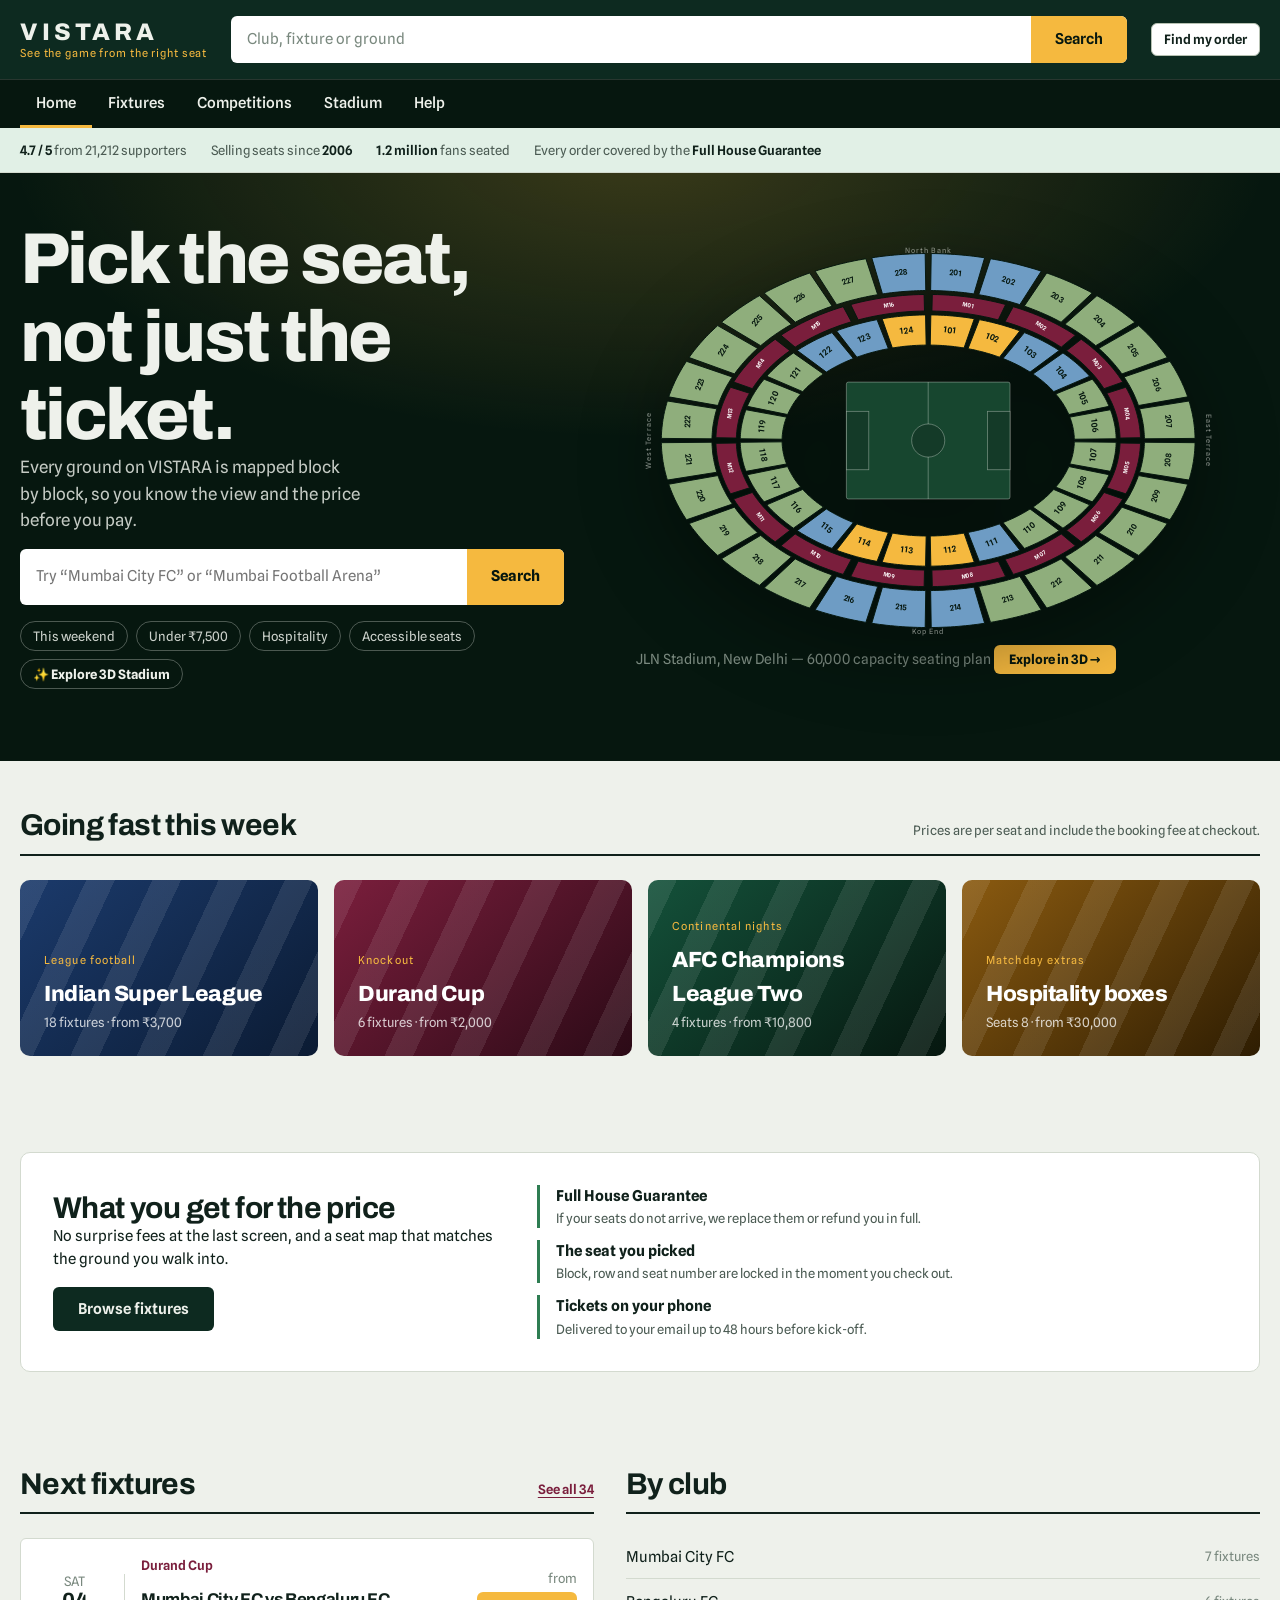
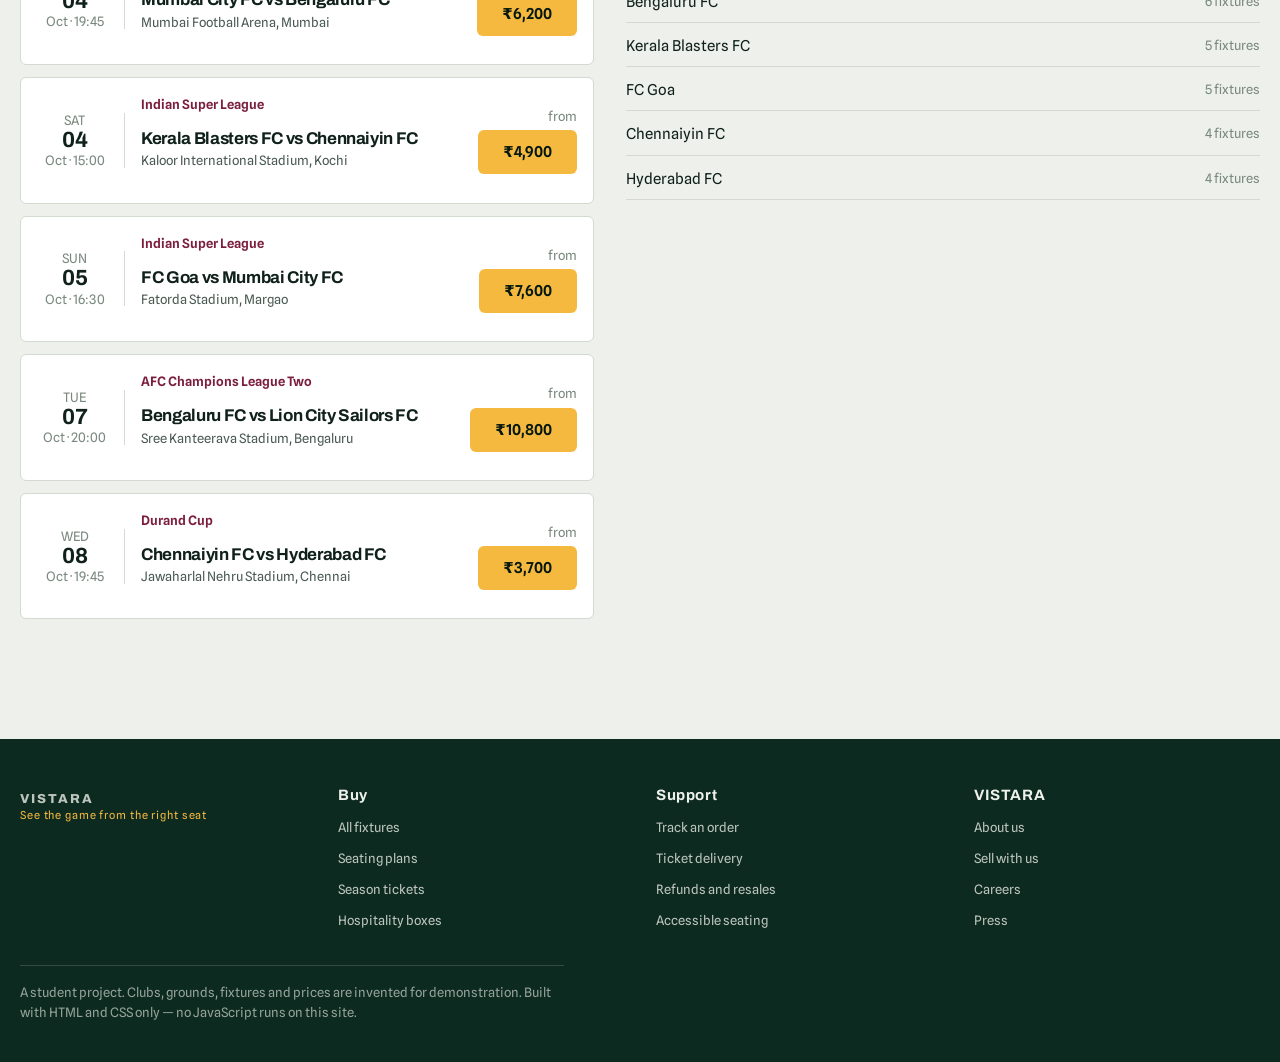
==== commit bb3d9cce: "feat: complete VISTARA frontend stadium ticketing & 3D seat preview" ====
--- a/vistara/index.html
+++ b/vistara/index.html
@@ -11,6 +11,26 @@
   <link rel="stylesheet" href="css/tokens.css">
   <link rel="stylesheet" href="css/base.css">
   <link rel="stylesheet" href="css/components.css">
+  <style>
+    /* Make hero stadium eventless on index page */
+    .hero__bowl {
+      pointer-events: none !important;
+      user-select: none !important;
+    }
+    .hero__bowl .bowl,
+    .hero__bowl .bowl * {
+      pointer-events: none !important;
+      cursor: default !important;
+    }
+    .hero__bowl .blk:hover path {
+      filter: none !important;
+      stroke: var(--pitch-deep) !important;
+    }
+    .hero__bowl a.blk {
+      pointer-events: none !important;
+      cursor: default !important;
+    }
+  </style>
 </head>
 <body>
 <a class="skip" href="#main">Skip to main content</a>
@@ -42,12 +62,9 @@
           </ul>
         </li>
         <li>
-          <a href="event.html">Grounds</a>
+          <a href="event.html">Stadium</a>
           <ul class="submenu">
-            <li><a href="event.html">Mumbai Football Arena</a></li>
-            <li><a href="event.html">Kaloor International Stadium</a></li>
-            <li><a href="event.html">Fatorda Stadium</a></li>
-            <li><a href="event.html">Sree Kanteerava Stadium</a></li>
+            <li><a href="event.html">JLN Stadium, New Delhi</a></li>
           </ul>
         </li>
         <li>
@@ -89,6 +106,7 @@
           <a href="fixtures.html">Under ₹7,500</a>
           <a href="event.html">Hospitality</a>
           <a href="seats.html">Accessible seats</a>
+          <a href="view3d.html" style="color: var(--accent); font-weight: 700;">✨ Explore 3D Stadium</a>
         </div>
       </div>
       <figure class="hero__bowl">
@@ -175,14 +193,17 @@
 <a class="blk blk--bronze" href="seats.html#b227" aria-label="Block 227, from ₹6,200"><path d="M 367.8 72.2 L 375.0 69.9 L 382.2 67.6 L 389.5 65.5 L 396.8 63.4 L 404.2 61.4 L 411.6 59.4 L 419.0 57.5 L 426.5 55.8 L 434.0 54.0 L 441.5 52.4 L 449.1 50.8 L 456.7 49.4 L 464.3 48.0 L 472.0 46.6 L 496.3 120.5 L 490.1 121.6 L 483.9 122.7 L 477.7 123.9 L 471.6 125.2 L 465.5 126.5 L 459.4 127.8 L 453.4 129.3 L 447.3 130.8 L 441.3 132.3 L 435.4 134.0 L 429.5 135.6 L 423.6 137.4 L 417.7 139.2 L 411.9 141.0 Z"/><text x="436.2" y="93.4" font-size="16" transform="rotate(-19.3 436.2 93.4)">227</text></a>
 <a class="blk blk--silver" href="seats.html#b228" aria-label="Block 228, from ₹12,000"><path d="M 484.1 44.7 L 491.9 43.6 L 499.6 42.5 L 507.4 41.5 L 515.2 40.6 L 523.0 39.8 L 530.8 39.1 L 538.6 38.4 L 546.5 37.8 L 554.4 37.3 L 562.2 36.9 L 570.1 36.6 L 578.0 36.3 L 585.9 36.1 L 593.8 36.0 L 595.0 112.0 L 588.6 112.1 L 582.2 112.2 L 575.8 112.5 L 569.4 112.7 L 563.0 113.1 L 556.6 113.5 L 550.3 113.9 L 543.9 114.5 L 537.6 115.1 L 531.3 115.7 L 525.0 116.4 L 518.7 117.2 L 512.4 118.1 L 506.1 119.0 Z"/><text x="544.5" y="76.2" font-size="16" transform="rotate(-6.4 544.5 76.2)">228</text></a>
 </g>
+</g>
 <g class="bowl-stand">
 <text x="600" y="34" text-anchor="middle">North Bank</text>
 <text x="600" y="818" text-anchor="middle">Kop End</text>
 <text x="30" y="420" text-anchor="middle" transform="rotate(-90 30 420)">West Terrace</text>
 <text x="1170" y="420" text-anchor="middle" transform="rotate(90 1170 420)">East Terrace</text>
 </g>
-</svg>
-        <figcaption>Mumbai Football Arena, Mumbai — 62,400 seats. Choose a block to start.</figcaption>
+        <figcaption style="display: flex; justify-content: space-between; align-items: center; flex-wrap: wrap; gap: 8px; padding: 12px 0;">
+          <span style="color: var(--ink-faint); font-size: 14px;">JLN Stadium, New Delhi — 60,000 capacity seating plan</span>
+          <a class="btn btn--primary btn--sm" href="view3d.html" id="explore-3d-btn" style="text-decoration: none; padding: 6px 14px; font-size: 13px; font-weight: 700;">Explore in 3D &rarr;</a>
+        </figcaption>
       </figure>
     </div>
   </section>
@@ -340,13 +361,6 @@
           <li><a href="fixtures.html">Chennaiyin FC <span>4 fixtures</span></a></li>
           <li><a href="fixtures.html">Hyderabad FC <span>4 fixtures</span></a></li>
         </ul>
-        <div class="section__head"><h2>By ground</h2></div>
-        <ul class="index-list">
-          <li><a href="event.html">Mumbai Football Arena <span>62,400</span></a></li>
-          <li><a href="event.html">Sree Kanteerava Stadium <span>48,100</span></a></li>
-          <li><a href="event.html">Fatorda Stadium <span>41,800</span></a></li>
-          <li><a href="event.html">Kaloor International Stadium <span>29,500</span></a></li>
-        </ul>
       </aside>
     </div>
   </section>
